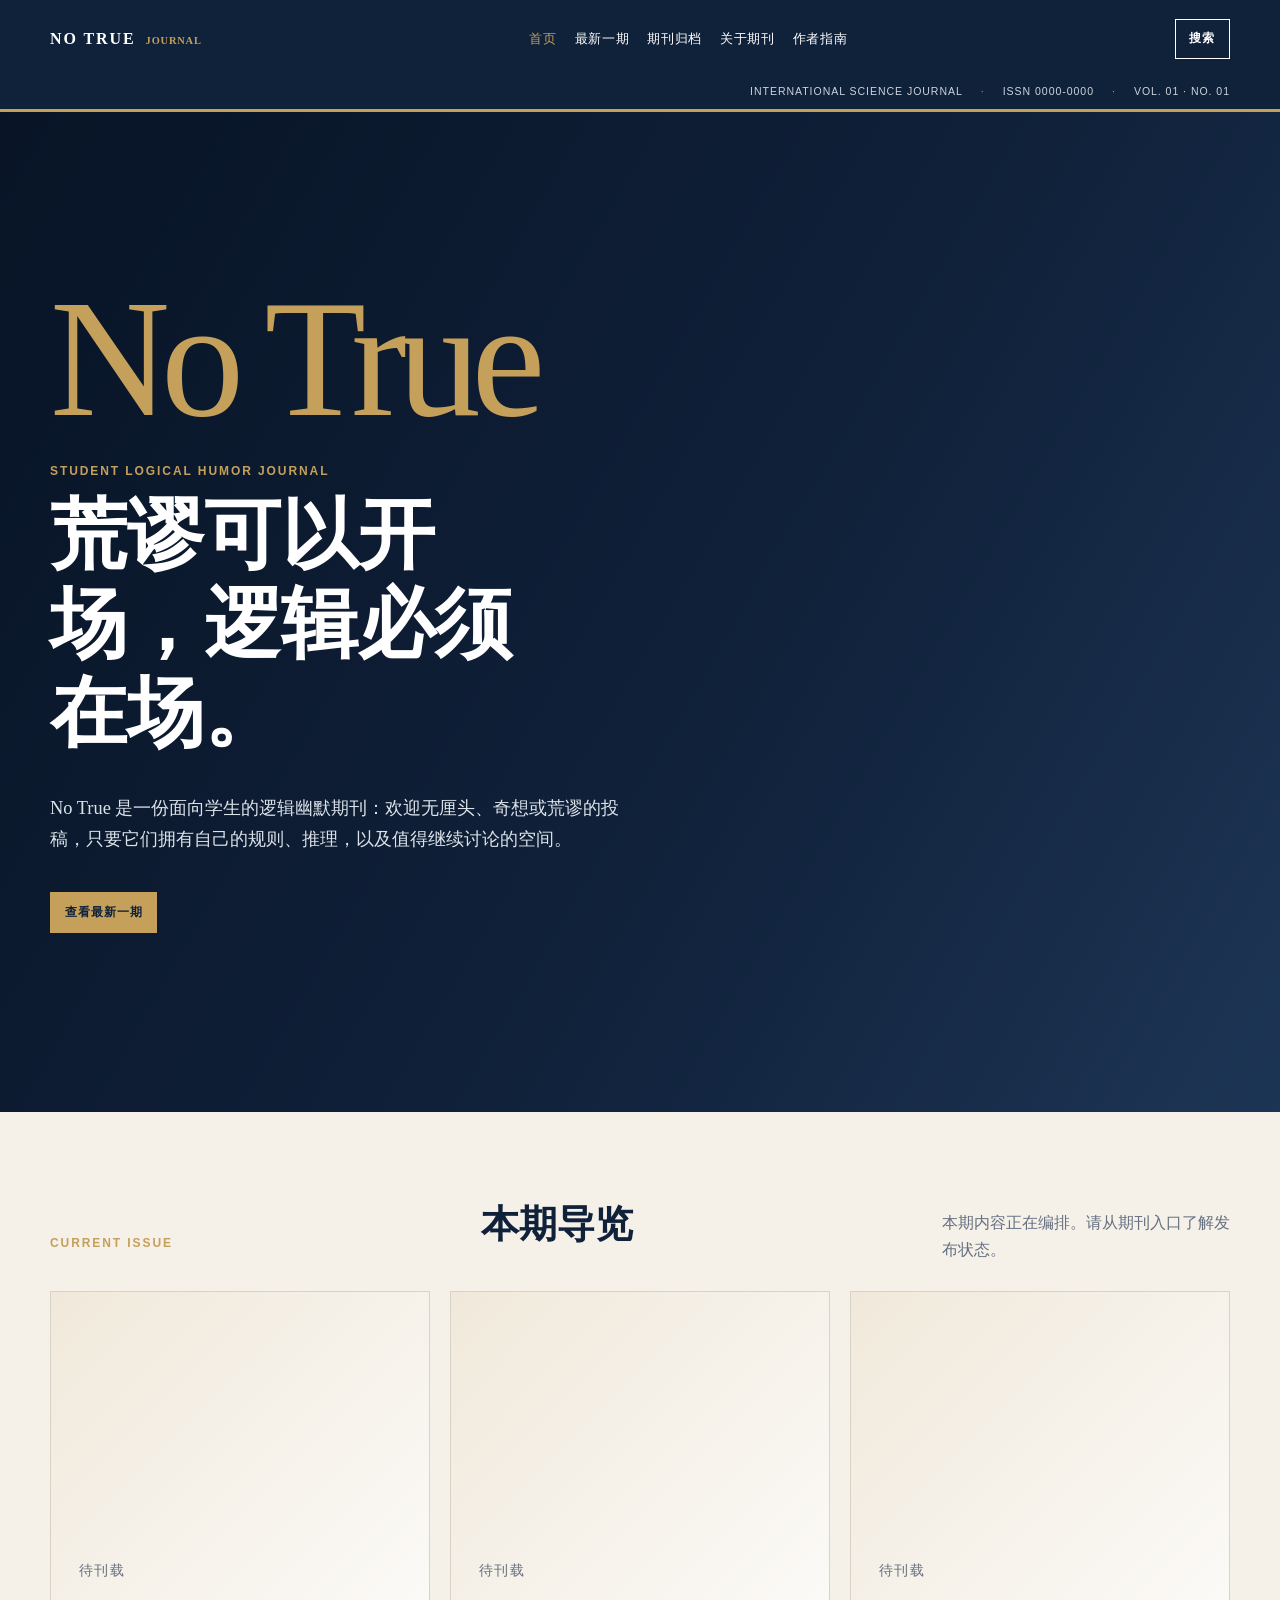
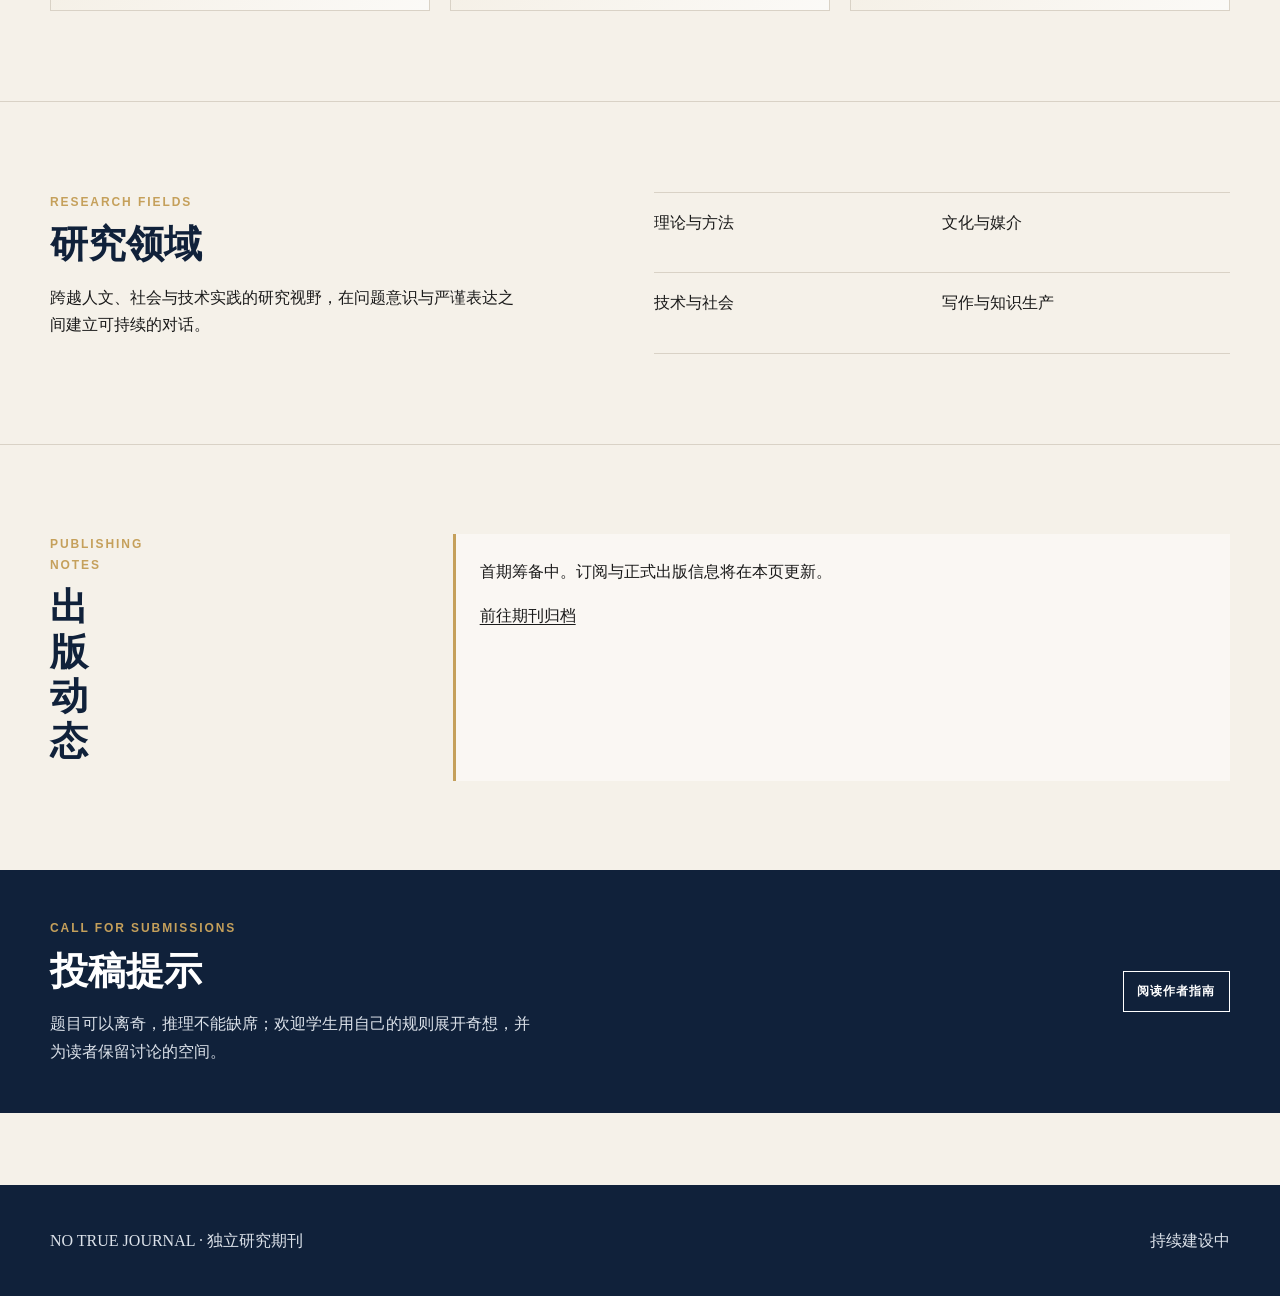
==== index.html @ e1524375 "修复一些已知问题" ====
<!doctype html>
<html lang="zh-CN">
<head>
  <meta charset="utf-8">
  <meta name="viewport" content="width=device-width, initial-scale=1">
  <meta name="description" content="No True 学生逻辑幽默期刊：让荒谬开场，也让推理与讨论在场。">
  <title>No True</title>
  <link rel="stylesheet" href="assets/css/styles.css">
</head>
<body>
  <header class="site-header">
    <div class="site-shell site-header__inner">
      <a class="site-brand" href="index.html" aria-label="No True 首页">NO TRUE <small>JOURNAL</small></a>
      <nav class="site-nav" id="site-navigation" aria-label="主导航">
        <a href="index.html" aria-current="page">首页</a>
        <a href="current-issue.html">最新一期</a>
        <a href="archive.html">期刊归档</a>
        <a href="about.html">关于期刊</a>
        <a href="authors.html">作者指南</a>
      </nav>
      <div class="header-actions">
        <button class="search-toggle" type="button" data-search-toggle aria-expanded="false" aria-controls="site-search">搜索</button>
        <button class="menu-toggle" type="button" data-menu-toggle aria-expanded="false" aria-controls="site-navigation">菜单</button>
      </div>
    </div>
    <div class="journal-meta site-shell" aria-label="期刊出版信息"><span>International Science Journal</span><span>ISSN 0000-0000</span><span>Vol. 01 · No. 01</span></div>
  </header>

  <div class="search-panel" id="site-search">
    <div class="site-shell">
      <form role="search">
        <label class="sr-only" for="site-search-input">站内搜索</label>
        <input id="site-search-input" type="search" placeholder="搜索将在内容上线后启用" autocomplete="off">
        <button class="button" type="submit">搜索</button>
      </form>
    </div>
  </div>

  <main>
    <section class="hero hero--dark">
      <div class="site-shell hero__inner">
        <p class="hero-masthead">No True</p>
        <p class="eyebrow">Student Logical Humor Journal</p>
        <h1>荒谬可以开场，逻辑必须在场。</h1>
        <p class="lede">No True 是一份面向学生的逻辑幽默期刊：欢迎无厘头、奇想或荒谬的投稿，只要它们拥有自己的规则、推理，以及值得继续讨论的空间。</p>
        <a class="button button--gold" href="current-issue.html">查看最新一期</a>
      </div>
    </section>

    <section class="homepage-section site-shell" aria-labelledby="issue-title">
      <div class="section-heading">
        <p class="eyebrow">Current Issue</p>
        <h2 id="issue-title">本期导览</h2>
        <p>本期内容正在编排。请从期刊入口了解发布状态。</p>
      </div>
      <div class="issue-preview-grid" aria-label="待刊载的论文区域">
        <div class="article-placeholder">待刊载</div>
        <div class="article-placeholder">待刊载</div>
        <div class="article-placeholder">待刊载</div>
      </div>
    </section>

    <section class="homepage-section homepage-section--rule">
      <div class="site-shell content-grid">
        <div class="field-intro">
          <p class="eyebrow">Research Fields</p>
          <h2>研究领域</h2>
          <p>跨越人文、社会与技术实践的研究视野，在问题意识与严谨表达之间建立可持续的对话。</p>
        </div>
        <ul class="field-list" aria-label="研究领域">
          <li>理论与方法</li>
          <li>文化与媒介</li>
          <li>技术与社会</li>
          <li>写作与知识生产</li>
        </ul>
      </div>
    </section>

    <section class="homepage-section site-shell content-grid" aria-labelledby="news-title">
      <div>
        <p class="eyebrow">Publishing Notes</p>
        <h2 id="news-title">出版动态</h2>
      </div>
      <div class="publication-note">
        <p>首期筹备中。订阅与正式出版信息将在本页更新。</p>
        <a href="archive.html">前往期刊归档</a>
      </div>
    </section>

    <section class="submission-call" aria-labelledby="submission-title">
      <div class="site-shell submission-call__inner">
        <div>
          <p class="eyebrow">Call for Submissions</p>
          <h2 id="submission-title">投稿提示</h2>
          <p>题目可以离奇，推理不能缺席；欢迎学生用自己的规则展开奇想，并为读者保留讨论的空间。</p>
        </div>
        <a class="button" href="authors.html">阅读作者指南</a>
      </div>
    </section>
  </main>

  <footer class="site-footer">
    <div class="site-shell site-footer__inner">
      <p>NO TRUE JOURNAL · 独立研究期刊</p>
      <p>持续建设中</p>
    </div>
  </footer>

  <button type="button" data-back-to-top aria-label="返回页面顶部">↑</button>
  <p class="local-notice" data-local-notice hidden aria-live="polite" role="status"></p>
  <script src="assets/js/main.js"></script>
</body>
</html>
---- assets/css/styles.css ----
:root {
  --navy: #10213a;
  --gold: #c5a05b;
  --paper: #f5f1e9;
  --ink: #1a1a1a;
  --muted: #667080;
  --rule: #d9d2c6;
  --content-width: 1180px;
}

* { box-sizing: border-box; }

html { scroll-behavior: smooth; }

body {
  margin: 0;
  min-width: 0;
  overflow-x: hidden;
  color: var(--ink);
  background: var(--paper);
  font-family: Georgia, "Times New Roman", "Noto Serif SC", serif;
  font-size: 16px;
  line-height: 1.7;
}

img, svg, video { display: block; max-width: 100%; }

a { color: inherit; text-decoration-thickness: 1px; text-underline-offset: 0.18em; }
a:hover { color: var(--gold); }

button, input, textarea, select { font: inherit; }
button { cursor: pointer; }

.site-shell, .page-container {
  width: min(100% - 40px, var(--content-width));
  margin-inline: auto;
}

.site-header {
  position: sticky;
  top: 0;
  z-index: 20;
  color: #fff;
  background: var(--navy);
  border-bottom: 3px solid var(--gold);
}

.site-header__inner {
  display: flex;
  align-items: center;
  justify-content: space-between;
  gap: 24px;
  min-height: 78px;
}

.header-actions { display: flex; align-items: center; gap: 8px; }

.site-brand {
  display: inline-flex;
  align-items: baseline;
  gap: 10px;
  color: #fff;
  font-family: Georgia, "Times New Roman", "Noto Serif SC", serif;
  font-weight: 800;
  letter-spacing: 0.12em;
  text-decoration: none;
  text-transform: uppercase;
}

.site-brand small { color: var(--gold); font-size: 0.65em; letter-spacing: 0.08em; }

.journal-meta {
  display: flex;
  justify-content: flex-end;
  gap: 18px;
  padding-block: 5px 8px;
  color: #cbd4df;
  font-family: Arial, "Microsoft YaHei", sans-serif;
  font-size: 0.66rem;
  letter-spacing: 0.09em;
  text-transform: uppercase;
}

.journal-meta span + span::before { content: "·"; margin-right: 18px; color: var(--gold); }

.site-nav { display: flex; align-items: center; gap: 18px; }
.site-nav a { color: #fff; font-family: Arial, "Microsoft YaHei", sans-serif; font-size: 0.84rem; letter-spacing: 0.05em; text-decoration: none; }
.site-nav a[aria-current="page"], .site-nav a:hover { color: var(--gold); }

.menu-toggle, .search-toggle, .button, [data-back-to-top] {
  border: 1px solid currentColor;
  border-radius: 0;
  padding: 0.55rem 0.85rem;
  color: var(--navy);
  background: transparent;
  font-family: Arial, "Microsoft YaHei", sans-serif;
  font-size: 0.78rem;
  font-weight: 700;
  letter-spacing: 0.08em;
  text-transform: uppercase;
}

.site-header .menu-toggle, .site-header .search-toggle { color: #fff; }
.button--gold, .button:hover, [data-back-to-top]:hover { color: var(--navy); background: var(--gold); border-color: var(--gold); }

.search-panel { display: none; border-bottom: 1px solid var(--rule); background: #fff; }
.search-panel.is-open { display: block; }
.search-panel form { display: flex; gap: 10px; padding-block: 18px; }
.search-panel input { flex: 1; min-width: 0; border: 1px solid var(--navy); padding: 0.65rem 0.8rem; }

main { padding-block: 56px 72px; }
.hero--dark {
  margin-top: -56px;
  padding-block: clamp(80px, 14vw, 180px);
  color: #fff;
  background: linear-gradient(120deg, #081426, var(--navy) 58%, #1d3555);
}
.hero--dark h1 { max-width: 14ch; color: #fff; }
.hero--dark .lede { color: #dce2ea; }
.hero--dark .button { display: inline-block; margin-top: 18px; text-decoration: none; }
.hero--dark .button--gold { border-color: var(--gold); }
.hero-masthead {
  margin: 0 0 0.2em;
  color: var(--gold);
  font-family: Georgia, "Times New Roman", "Noto Serif SC", serif;
  font-size: clamp(4.25rem, 13vw, 11rem);
  font-weight: 400;
  letter-spacing: -0.055em;
  line-height: 0.82;
}
.homepage-section { padding-block: clamp(48px, 7vw, 90px); }
.homepage-section--rule { border-block: 1px solid var(--rule); }
.section-heading { display: flex; align-items: end; justify-content: space-between; gap: 24px; margin-bottom: 28px; }
.section-heading > :last-child { max-width: 36ch; margin: 0; color: var(--muted); }
.issue-preview-grid { display: grid; grid-template-columns: repeat(3, minmax(0, 1fr)); gap: 20px; }
.issue-preview-grid .article-placeholder { display: grid; place-items: end start; min-height: 320px; color: var(--muted); font-family: Arial, "Microsoft YaHei", sans-serif; font-size: 0.86rem; letter-spacing: 0.1em; }
.field-intro { grid-column: span 5; }
.field-list { grid-column: 7 / span 6; display: grid; grid-template-columns: repeat(2, minmax(0, 1fr)); gap: 0; padding: 0; margin: 0; list-style: none; border-top: 1px solid var(--rule); }
.field-list li { padding: 16px 0; border-bottom: 1px solid var(--rule); font-family: Arial, "Microsoft YaHei", sans-serif; }
.field-list li:nth-child(odd) { padding-right: 18px; }
.publication-note { grid-column: 5 / span 8; padding: 24px; border-left: 3px solid var(--gold); background: rgba(255, 255, 255, 0.42); }
.publication-note p { margin-top: 0; }
.submission-call { padding-block: 48px; color: #fff; background: var(--navy); }
.submission-call__inner { display: flex; align-items: center; justify-content: space-between; gap: 36px; }
.submission-call h2 { color: #fff; }
.submission-call p:not(.eyebrow) { max-width: 60ch; margin-bottom: 0; color: #dce2ea; }
.submission-call .button { flex: 0 0 auto; color: #fff; text-decoration: none; }
.eyebrow { margin: 0 0 10px; color: var(--gold); font-family: Arial, "Microsoft YaHei", sans-serif; font-size: 0.75rem; font-weight: 700; letter-spacing: 0.16em; text-transform: uppercase; }
h1, h2, h3 { margin: 0 0 0.45em; color: var(--navy); line-height: 1.16; }
h1 { font-size: clamp(2.2rem, 6vw, 4.8rem); }
h2 { font-size: clamp(1.55rem, 3vw, 2.5rem); }
h3 { font-size: 1.2rem; }
.lede { max-width: 62ch; font-size: 1.15rem; }

.content-grid { display: grid; grid-template-columns: repeat(12, minmax(0, 1fr)); gap: 28px; }
.content-grid > * { min-width: 0; }
.content-grid > .card { grid-column: span 3; }
.article-placeholder {
  min-height: 260px;
  padding: 28px;
  border: 1px solid var(--rule);
  background: linear-gradient(135deg, rgba(197, 160, 91, 0.1), rgba(255, 255, 255, 0.65));
}
.article-placeholder::before { content: none; }

.card { padding: 24px; border: 1px solid var(--rule); background: rgba(255, 255, 255, 0.42); }
.issue-meta { color: var(--muted); font-family: Arial, "Microsoft YaHei", sans-serif; font-size: 0.82rem; }

.archive-filter { display: flex; flex-wrap: wrap; gap: 10px; }
[data-archive-filter] { border: 1px solid var(--navy); padding: 0.5rem 0.75rem; color: var(--navy); background: transparent; }
[data-archive-filter].is-active, [data-archive-filter]:hover { color: #fff; background: var(--navy); }

.site-footer { padding-block: 42px; color: #fff; background: var(--navy); }
.site-footer__inner { display: flex; justify-content: space-between; gap: 24px; }
.site-footer p { margin: 0; color: #dce2ea; }

[data-back-to-top] { position: fixed; right: 20px; bottom: 20px; z-index: 15; display: none; background: var(--paper); box-shadow: 0 4px 18px rgba(16, 33, 58, 0.18); }
[data-back-to-top].is-visible { display: block; }

.local-notice {
  position: fixed;
  left: 50%;
  bottom: 22px;
  z-index: 30;
  width: min(calc(100% - 40px), 560px);
  margin: 0;
  padding: 13px 18px;
  transform: translateX(-50%);
  border-left: 3px solid var(--gold);
  color: #fff;
  background: var(--navy);
  box-shadow: 0 8px 28px rgba(8, 20, 38, 0.28);
  font-family: Arial, "Microsoft YaHei", sans-serif;
  font-size: 0.88rem;
}

.sr-only { position: absolute; width: 1px; height: 1px; padding: 0; margin: -1px; overflow: hidden; clip: rect(0, 0, 0, 0); white-space: nowrap; border: 0; }

@media (max-width: 768px) {
  .site-shell, .page-container { width: min(100% - 28px, var(--content-width)); }
  .site-header__inner { min-height: 64px; gap: 12px; }
  .journal-meta { justify-content: flex-start; gap: 8px; padding-block: 2px 7px; font-size: 0.56rem; letter-spacing: 0.04em; }
  .journal-meta span + span::before { margin-right: 8px; }
  .site-nav { display: none; position: absolute; inset: 100% 0 auto; flex-direction: column; align-items: stretch; gap: 0; padding: 12px 14px 18px; background: var(--navy); border-bottom: 2px solid var(--gold); }
  .site-nav.is-open { display: flex; }
  .site-nav a { padding: 10px 0; }
  .content-grid { grid-template-columns: 1fr; gap: 20px; }
  .content-grid > .card { grid-column: auto; }
  .site-footer__inner { flex-direction: column; }
  .search-panel form { flex-direction: column; }
  main { padding-block: 36px 56px; }
  .hero--dark { margin-top: -36px; }
  .hero-masthead { font-size: clamp(4rem, 25vw, 6rem); }
  .section-heading, .submission-call__inner { align-items: flex-start; flex-direction: column; }
  .issue-preview-grid, .field-list { grid-template-columns: 1fr; }
  .field-intro, .field-list, .publication-note { grid-column: 1; }
}

@media (min-width: 769px) and (max-width: 1080px) {
  .content-grid > .card { grid-column: span 6; }
}

@media (min-width: 769px) { .menu-toggle { display: none; } }
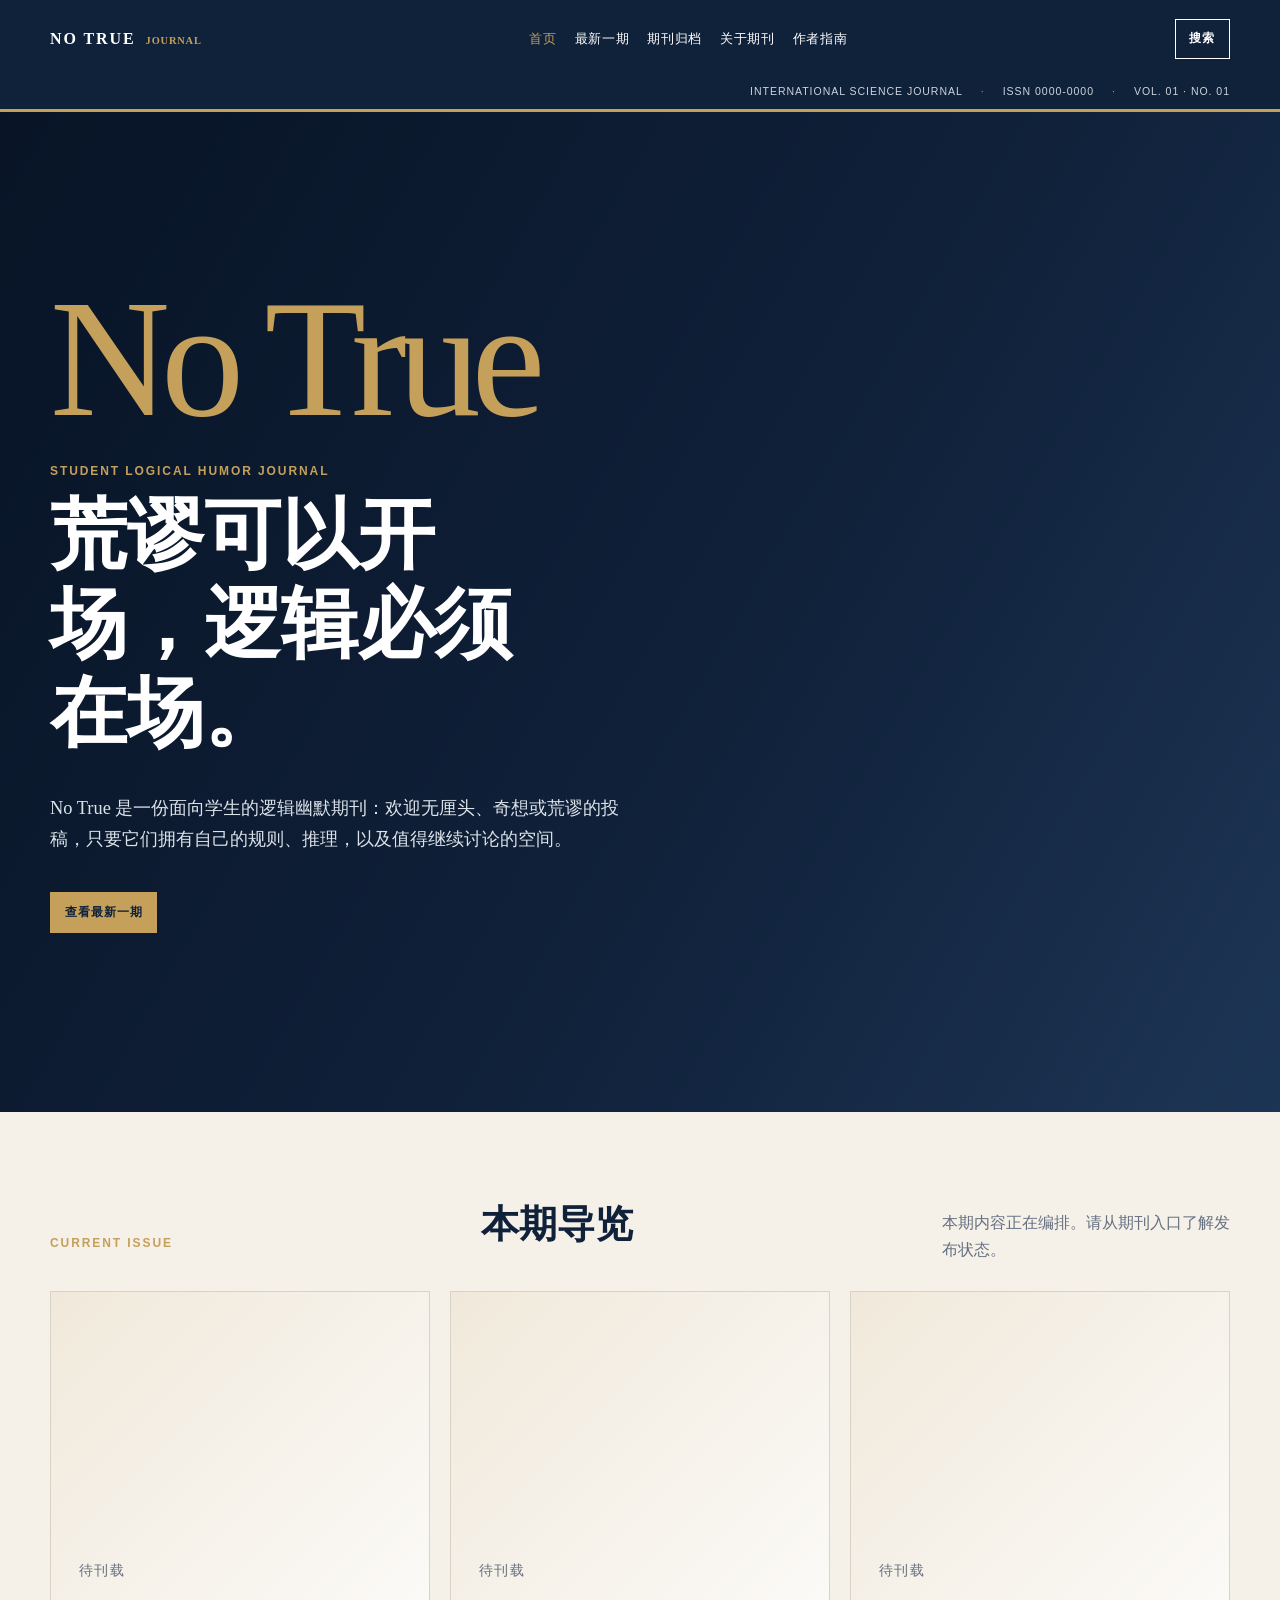
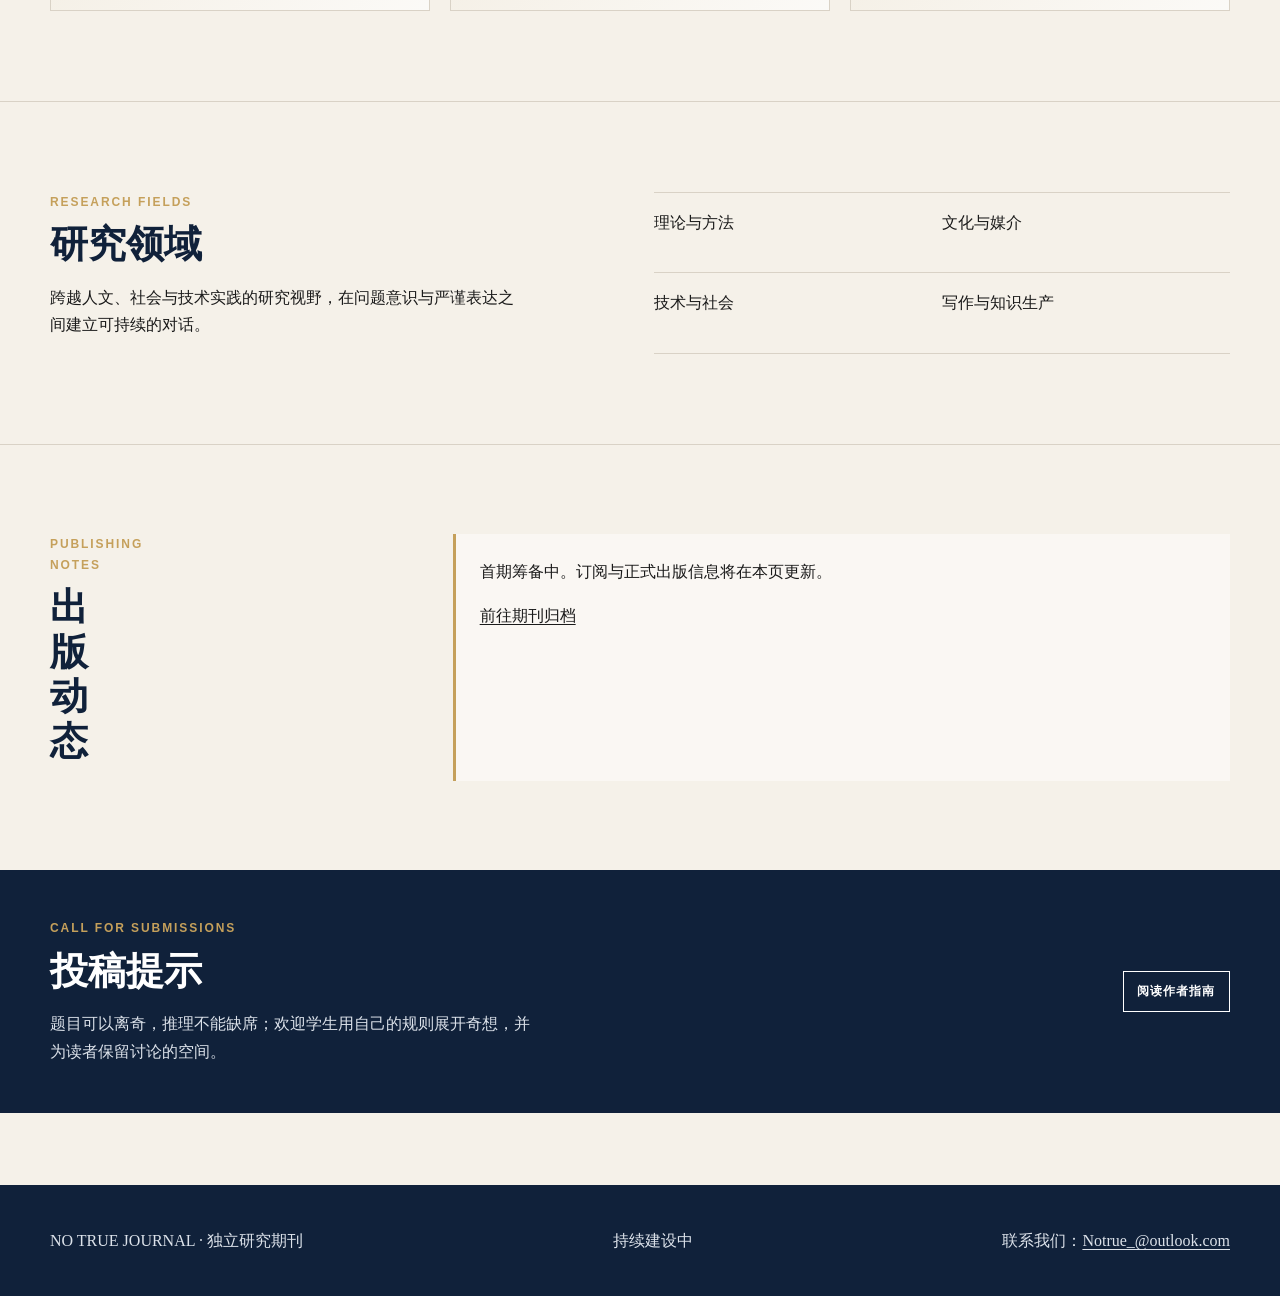
==== commit 70dfcc39: "修复一些已知问题" ====
--- a/index.html
+++ b/index.html
@@ -103,6 +103,7 @@
     <div class="site-shell site-footer__inner">
       <p>NO TRUE JOURNAL · 独立研究期刊</p>
       <p>持续建设中</p>
+      <p>联系我们：<a href="mailto:Notrue_@outlook.com">Notrue_@outlook.com</a></p>
     </div>
   </footer>
 
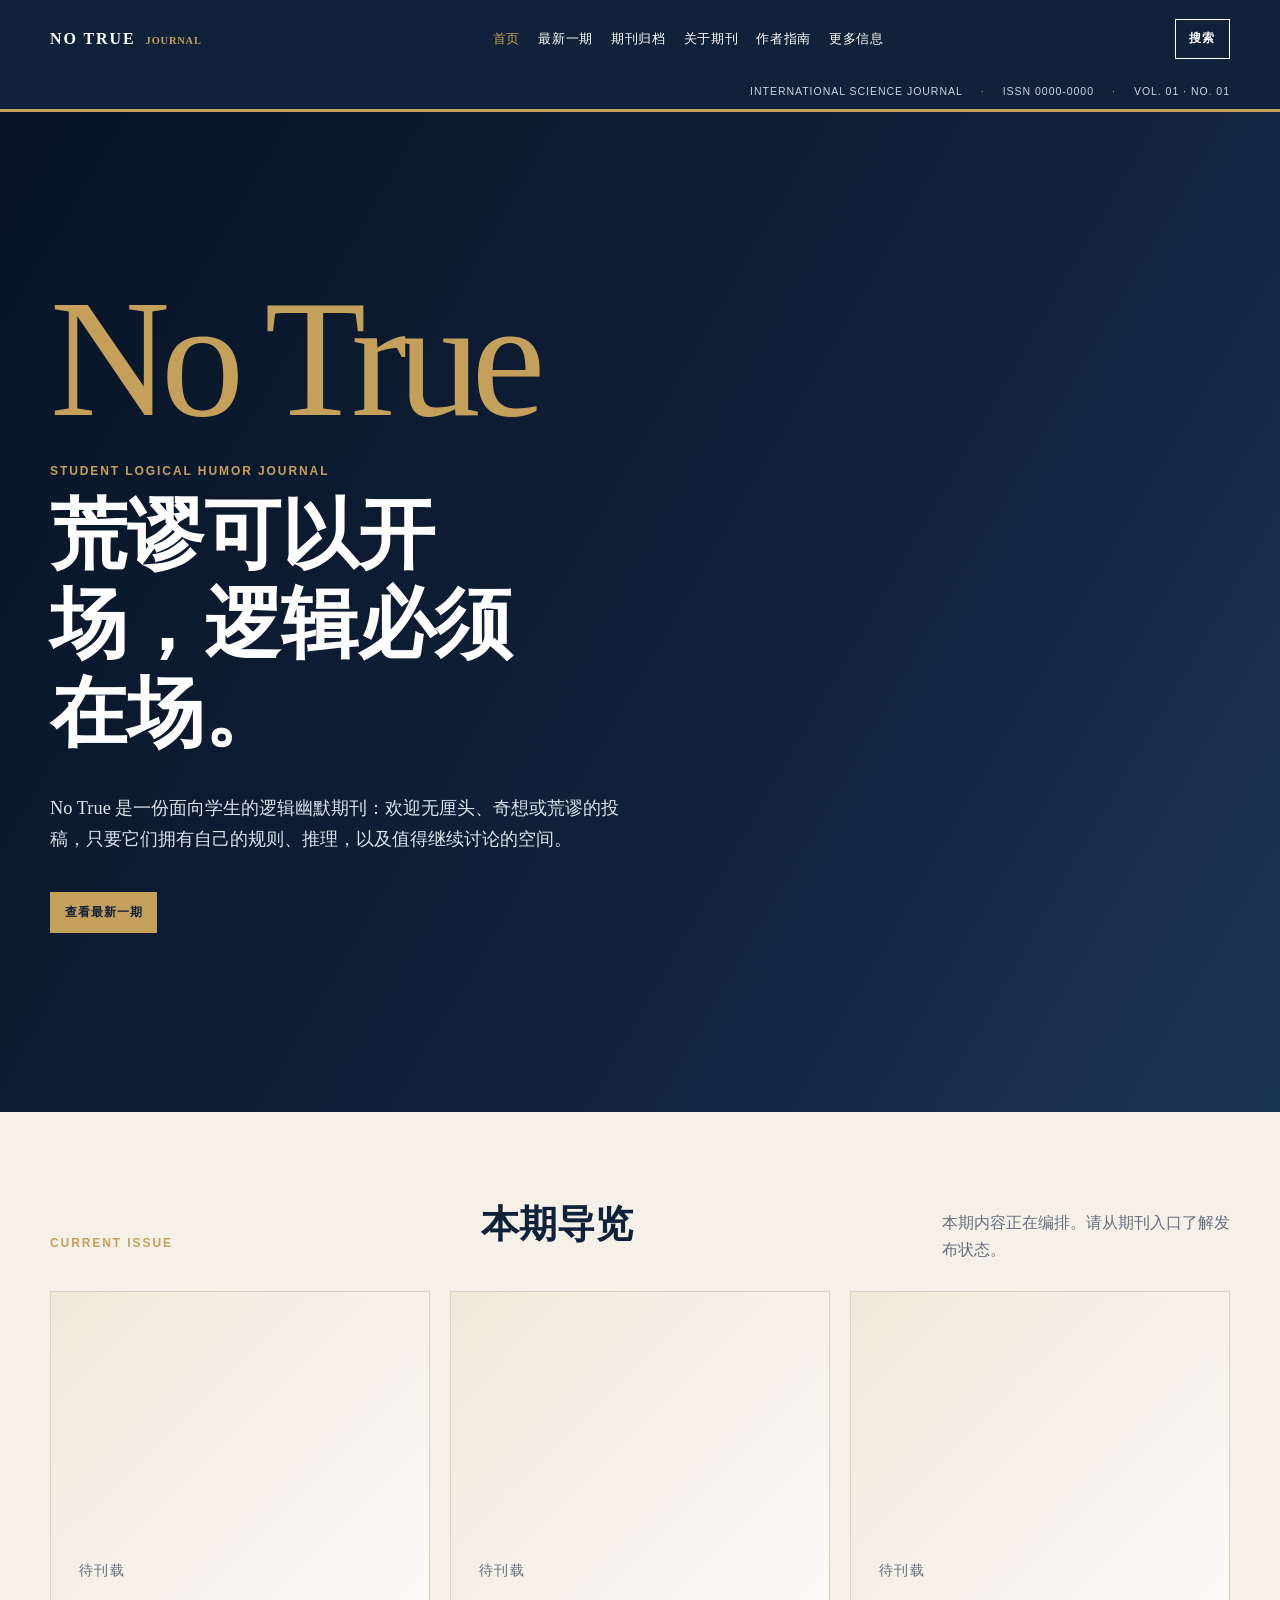
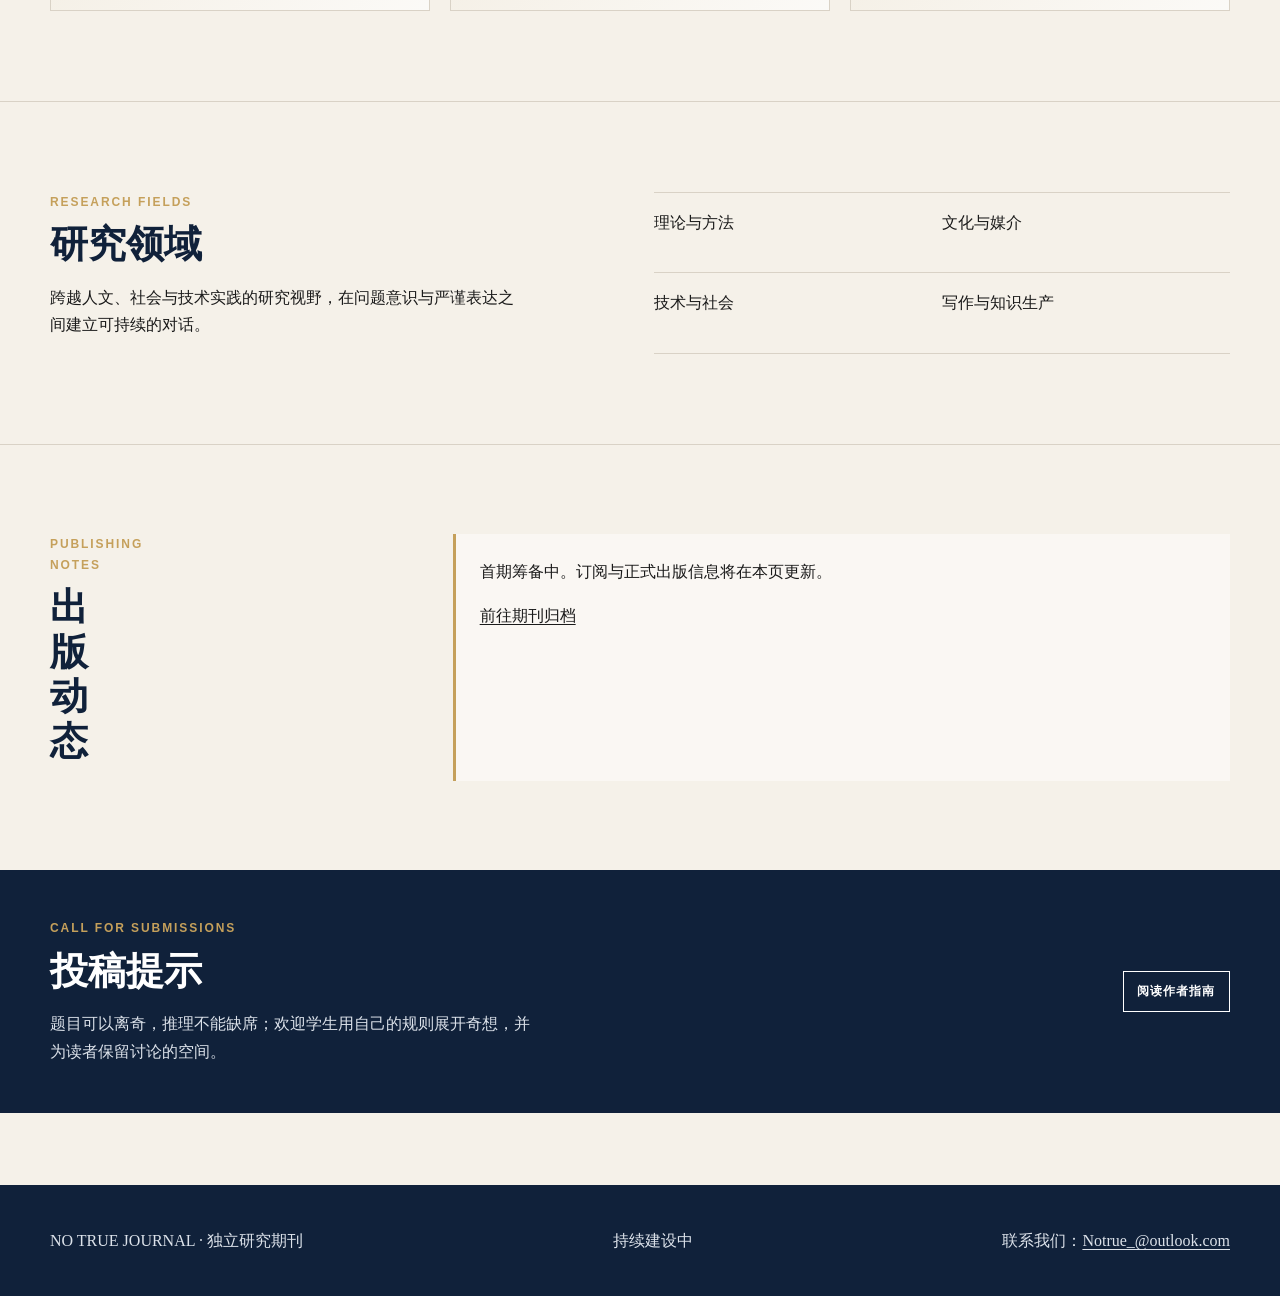
==== commit 4d7074d8: "修复一些已知问题" ====
--- a/index.html
+++ b/index.html
@@ -17,6 +17,7 @@
         <a href="archive.html">期刊归档</a>
         <a href="about.html">关于期刊</a>
         <a href="authors.html">作者指南</a>
+        <a href="more-info.html">更多信息</a>
       </nav>
       <div class="header-actions">
         <button class="search-toggle" type="button" data-search-toggle aria-expanded="false" aria-controls="site-search">搜索</button>
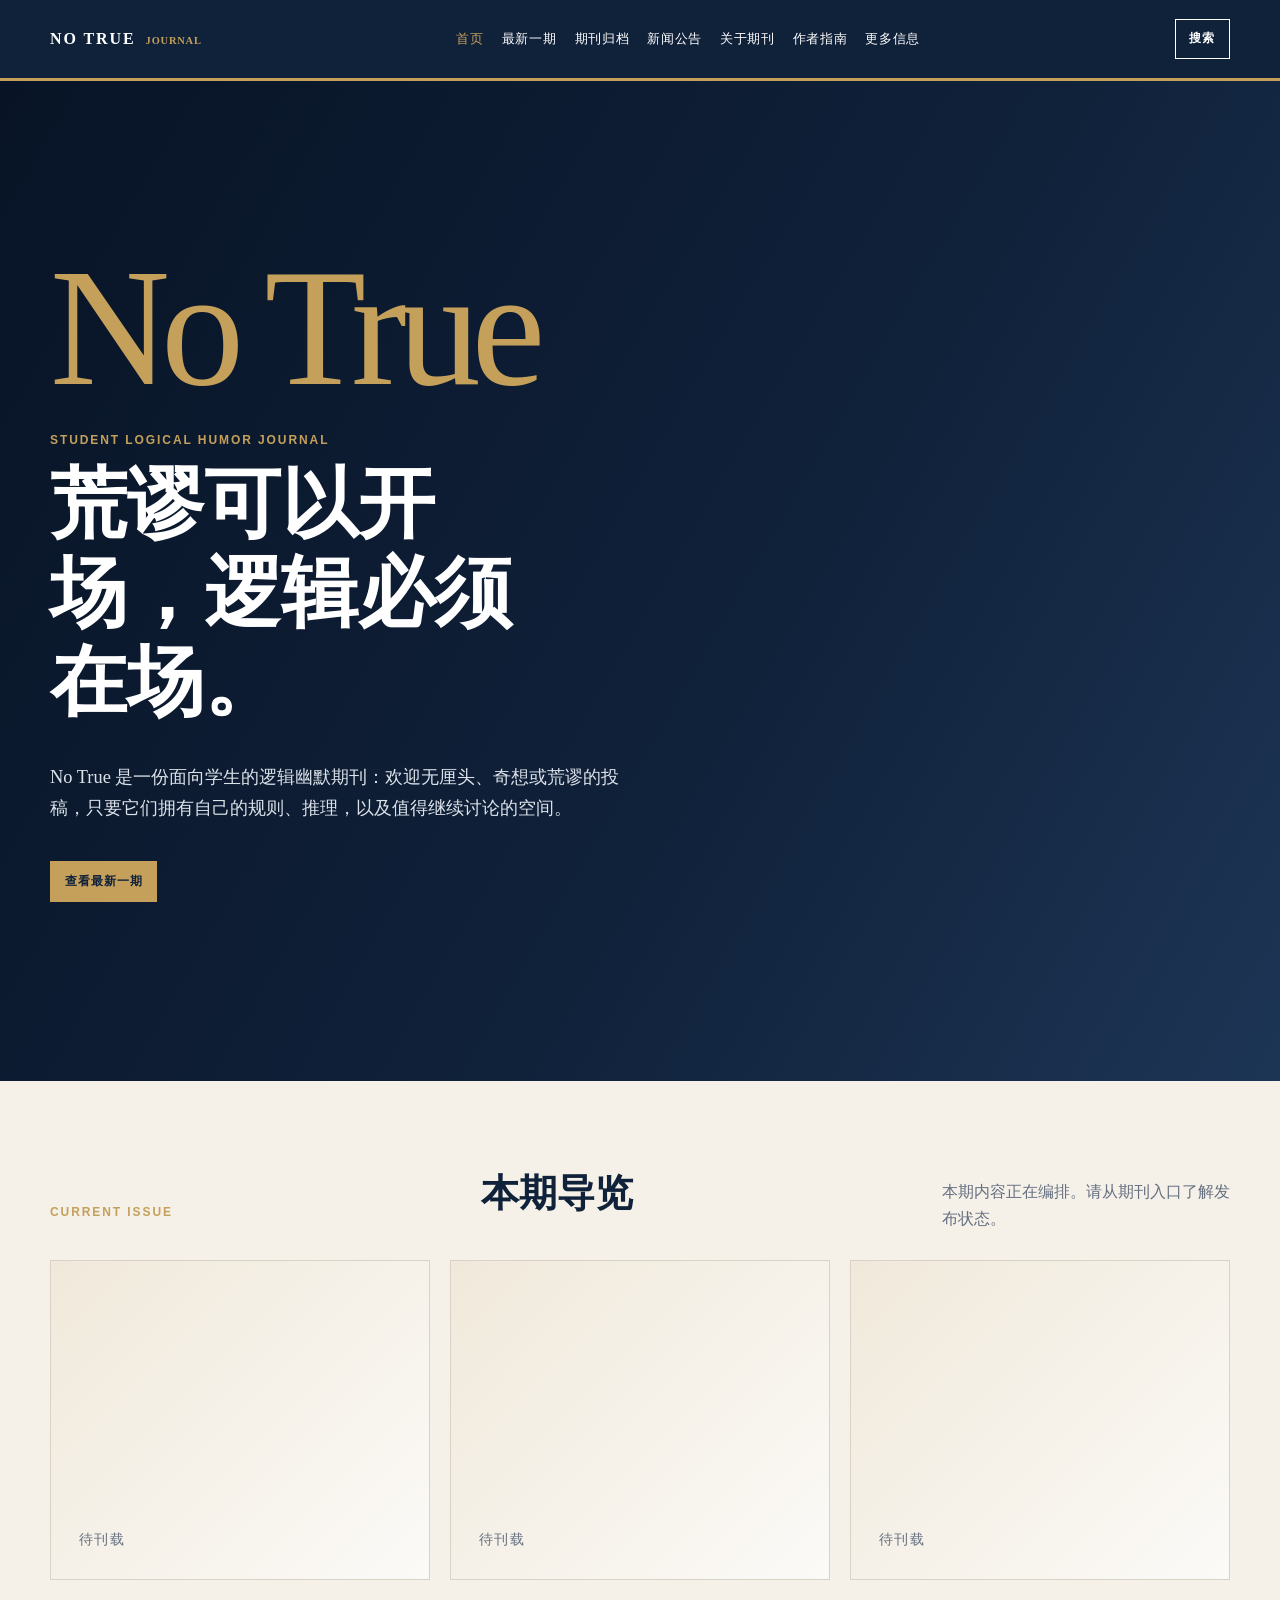
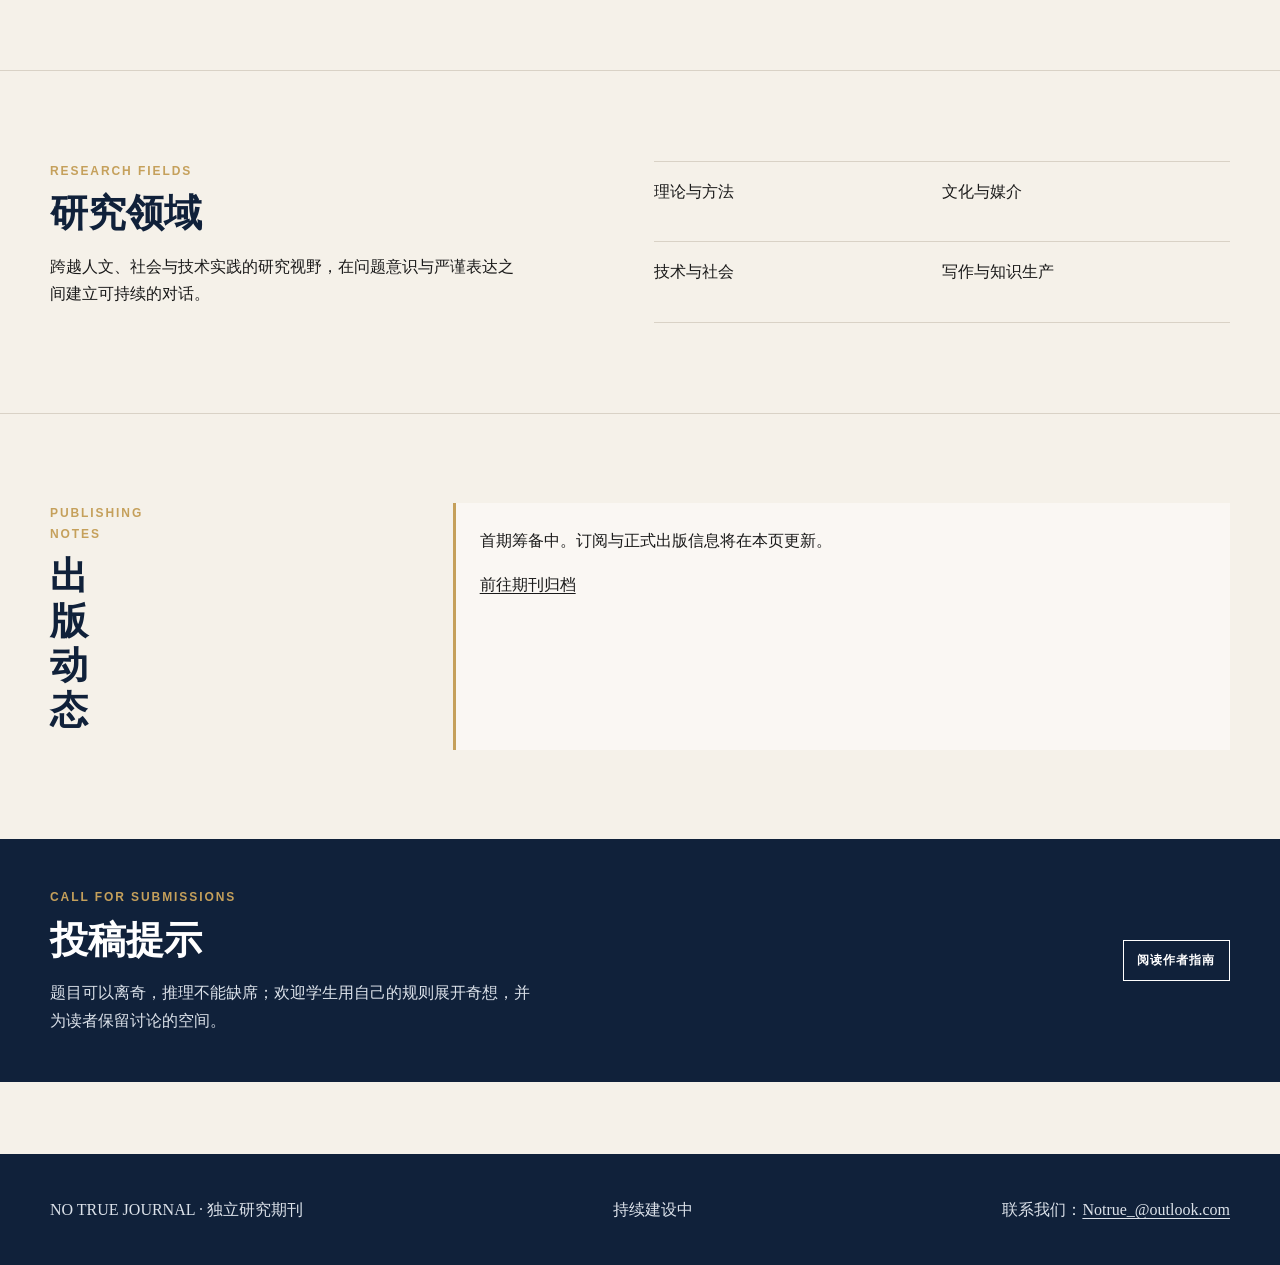
==== commit 23cab975: "修复一些已知问题" ====
--- a/index.html
+++ b/index.html
@@ -15,6 +15,7 @@
         <a href="index.html" aria-current="page">首页</a>
         <a href="current-issue.html">最新一期</a>
         <a href="archive.html">期刊归档</a>
+        <a href="news.html">新闻公告</a>
         <a href="about.html">关于期刊</a>
         <a href="authors.html">作者指南</a>
         <a href="more-info.html">更多信息</a>
@@ -24,7 +25,6 @@
         <button class="menu-toggle" type="button" data-menu-toggle aria-expanded="false" aria-controls="site-navigation">菜单</button>
       </div>
     </div>
-    <div class="journal-meta site-shell" aria-label="期刊出版信息"><span>International Science Journal</span><span>ISSN 0000-0000</span><span>Vol. 01 · No. 01</span></div>
   </header>
 
   <div class="search-panel" id="site-search">
--- a/assets/css/styles.css
+++ b/assets/css/styles.css
@@ -106,7 +106,15 @@
 .search-panel { display: none; border-bottom: 1px solid var(--rule); background: #fff; }
 .search-panel.is-open { display: block; }
 .search-panel form { display: flex; gap: 10px; padding-block: 18px; }
-.search-panel input { flex: 1; min-width: 0; border: 1px solid var(--navy); padding: 0.65rem 0.8rem; }
+.search-panel input, .search-category { min-width: 0; border: 1px solid var(--navy); padding: 0.65rem 0.8rem; color: var(--ink); background: #fff; }
+.search-panel input { flex: 1; }
+.search-category { flex: 0 0 130px; font-family: Arial, "Microsoft YaHei", sans-serif; }
+.search-results { padding: 0 0 18px; }
+.search-result { display: grid; grid-template-columns: auto 1fr; gap: 12px; padding: 14px 0; border-top: 1px solid var(--rule); text-decoration: none; }
+.search-result__type { align-self: start; padding: 2px 7px; color: var(--navy); background: rgba(197, 160, 91, 0.24); font-family: Arial, "Microsoft YaHei", sans-serif; font-size: 0.72rem; font-weight: 700; }
+.search-result strong, .search-result small { display: block; }
+.search-result small { margin-top: 3px; color: var(--muted); }
+.search-empty { margin: 0; padding: 14px 0; border-top: 1px solid var(--rule); color: var(--muted); }
 
 main { padding-block: 56px 72px; }
 .hero--dark {
@@ -152,6 +160,17 @@
 h3 { font-size: 1.2rem; }
 .lede { max-width: 62ch; font-size: 1.15rem; }
 
+.page-heading { padding-block: 8px 44px; border-bottom: 1px solid var(--rule); }
+.news-page { padding-block: 72px; }
+.news-list { max-width: 820px; }
+.news-card { padding: 28px 0; border-bottom: 1px solid var(--rule); }
+.news-card h2 { font-size: clamp(1.45rem, 3vw, 2.2rem); }
+.news-card h2 a, .text-link { text-decoration: none; }
+.news-card p:not(.issue-meta) { max-width: 58ch; }
+.news-article { max-width: 780px; }
+.news-article h1 { max-width: 16ch; }
+.news-article__body { margin-top: 36px; padding-top: 24px; border-top: 3px solid var(--gold); font-size: 1.12rem; }
+
 .content-grid { display: grid; grid-template-columns: repeat(12, minmax(0, 1fr)); gap: 28px; }
 .content-grid > * { min-width: 0; }
 .content-grid > .card { grid-column: span 3; }
@@ -208,6 +227,7 @@
   .content-grid > .card { grid-column: auto; }
   .site-footer__inner { flex-direction: column; }
   .search-panel form { flex-direction: column; }
+  .search-category { flex-basis: auto; }
   main { padding-block: 36px 56px; }
   .hero--dark { margin-top: -36px; }
   .hero-masthead { font-size: clamp(4rem, 25vw, 6rem); }
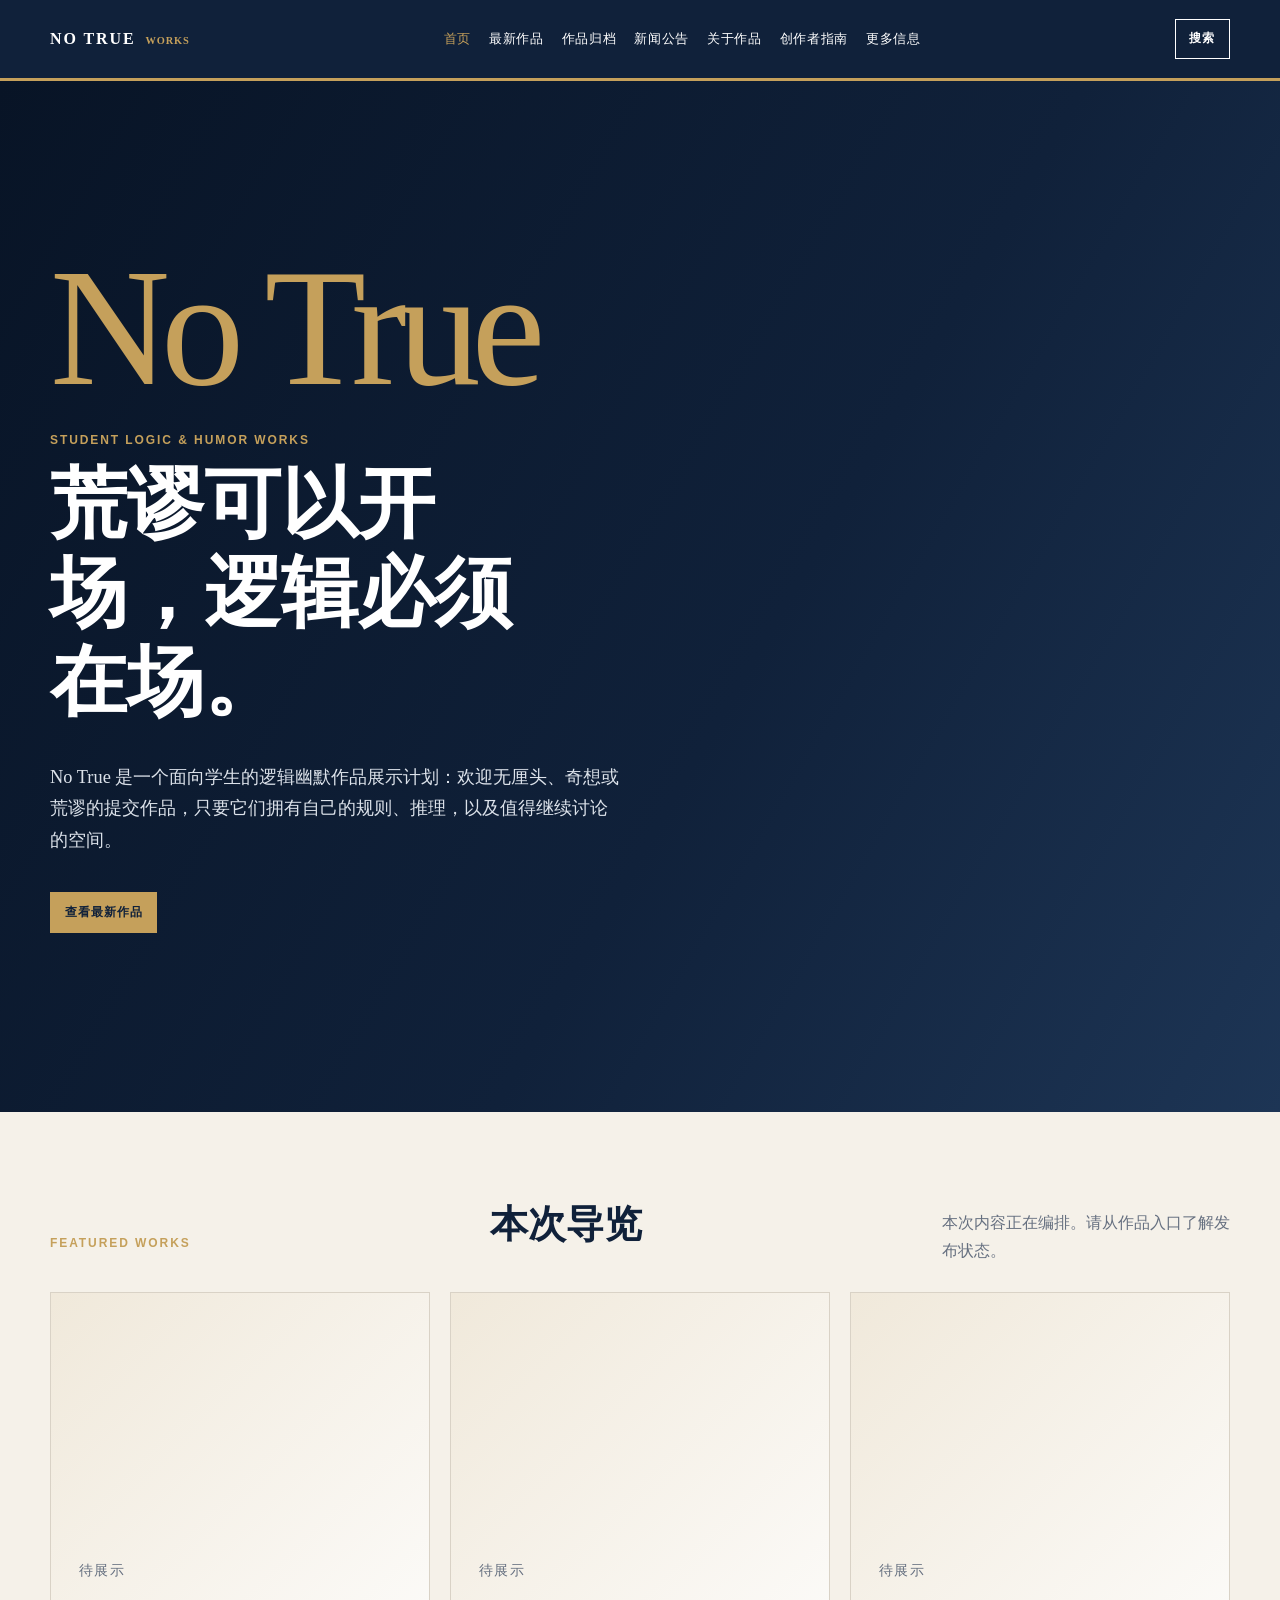
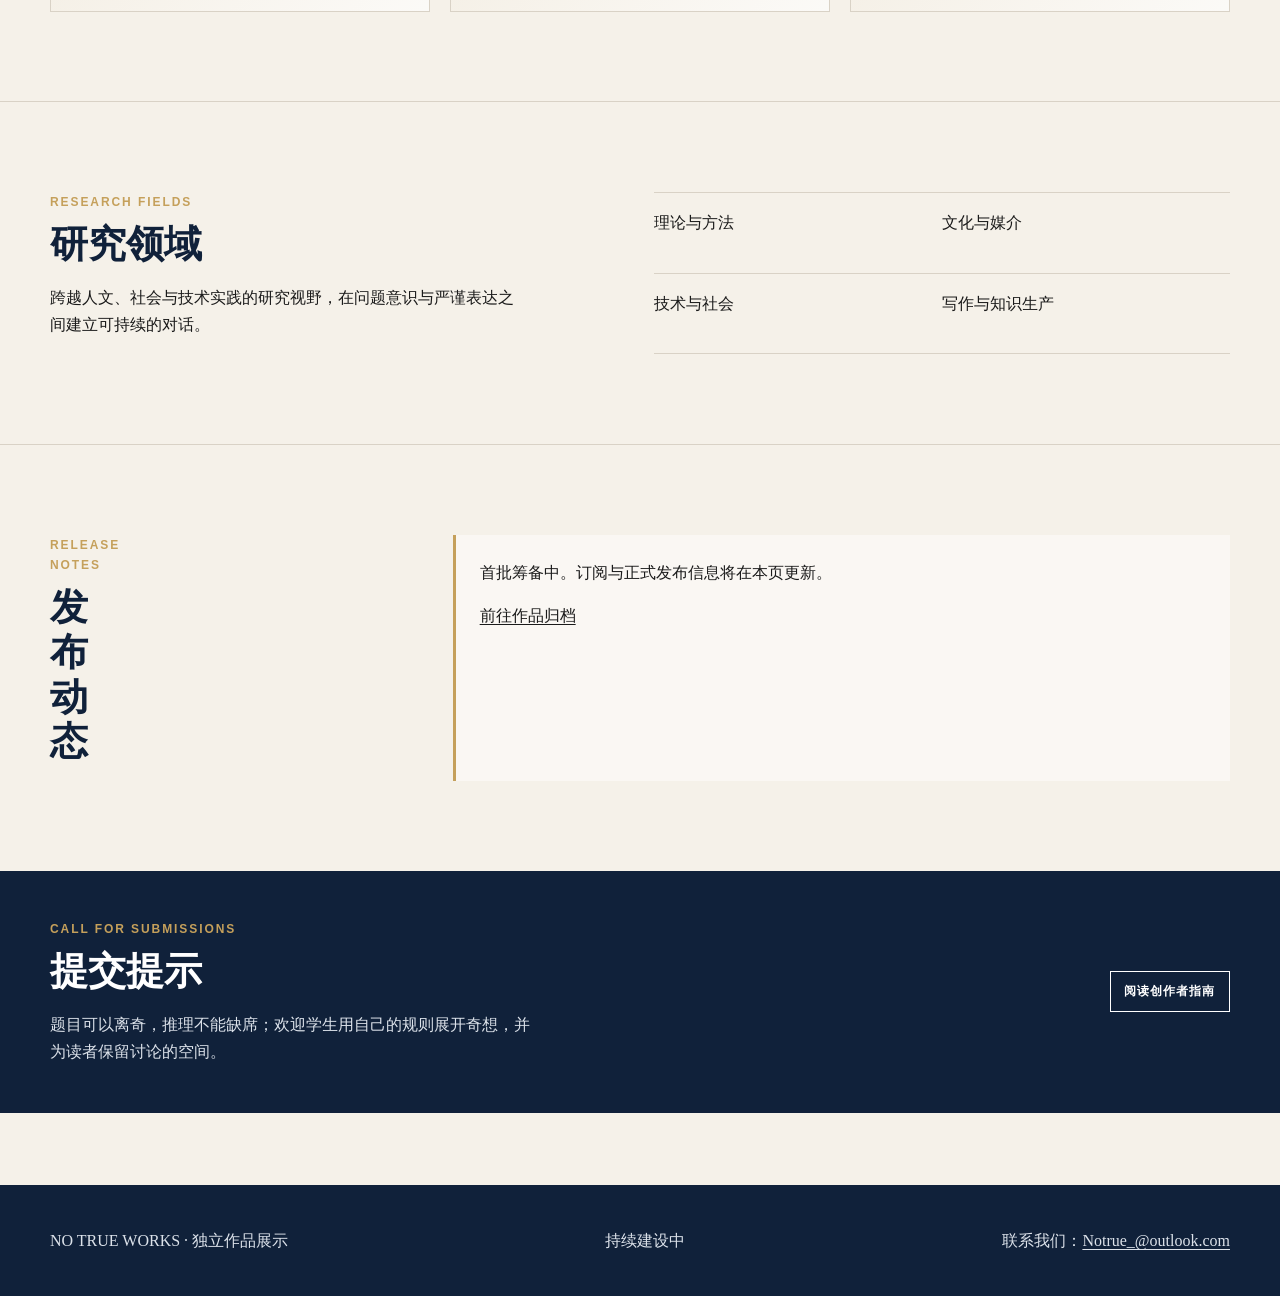
==== commit b1a155e8: "修复一些已知问题" ====
--- a/index.html
+++ b/index.html
@@ -3,21 +3,21 @@
 <head>
   <meta charset="utf-8">
   <meta name="viewport" content="width=device-width, initial-scale=1">
-  <meta name="description" content="No True 学生逻辑幽默期刊：让荒谬开场，也让推理与讨论在场。">
+  <meta name="description" content="No True 学生逻辑幽默作品：让荒谬开场，也让推理与讨论在场。">
   <title>No True</title>
   <link rel="stylesheet" href="assets/css/styles.css">
 </head>
 <body>
   <header class="site-header">
     <div class="site-shell site-header__inner">
-      <a class="site-brand" href="index.html" aria-label="No True 首页">NO TRUE <small>JOURNAL</small></a>
+      <a class="site-brand" href="index.html" aria-label="No True 首页">NO TRUE <small>WORKS</small></a>
       <nav class="site-nav" id="site-navigation" aria-label="主导航">
         <a href="index.html" aria-current="page">首页</a>
-        <a href="current-issue.html">最新一期</a>
-        <a href="archive.html">期刊归档</a>
+        <a href="current-issue.html">最新作品</a>
+        <a href="archive.html">作品归档</a>
         <a href="news.html">新闻公告</a>
-        <a href="about.html">关于期刊</a>
-        <a href="authors.html">作者指南</a>
+        <a href="about.html">关于作品</a>
+        <a href="authors.html">创作者指南</a>
         <a href="more-info.html">更多信息</a>
       </nav>
       <div class="header-actions">
@@ -41,23 +41,23 @@
     <section class="hero hero--dark">
       <div class="site-shell hero__inner">
         <p class="hero-masthead">No True</p>
-        <p class="eyebrow">Student Logical Humor Journal</p>
+        <p class="eyebrow">Student Logic &amp; Humor Works</p>
         <h1>荒谬可以开场，逻辑必须在场。</h1>
-        <p class="lede">No True 是一份面向学生的逻辑幽默期刊：欢迎无厘头、奇想或荒谬的投稿，只要它们拥有自己的规则、推理，以及值得继续讨论的空间。</p>
-        <a class="button button--gold" href="current-issue.html">查看最新一期</a>
+        <p class="lede">No True 是一个面向学生的逻辑幽默作品展示计划：欢迎无厘头、奇想或荒谬的提交作品，只要它们拥有自己的规则、推理，以及值得继续讨论的空间。</p>
+        <a class="button button--gold" href="current-issue.html">查看最新作品</a>
       </div>
     </section>
 
     <section class="homepage-section site-shell" aria-labelledby="issue-title">
       <div class="section-heading">
-        <p class="eyebrow">Current Issue</p>
-        <h2 id="issue-title">本期导览</h2>
-        <p>本期内容正在编排。请从期刊入口了解发布状态。</p>
+        <p class="eyebrow">Featured Works</p>
+        <h2 id="issue-title">本次导览</h2>
+        <p>本次内容正在编排。请从作品入口了解发布状态。</p>
       </div>
-      <div class="issue-preview-grid" aria-label="待刊载的论文区域">
-        <div class="article-placeholder">待刊载</div>
-        <div class="article-placeholder">待刊载</div>
-        <div class="article-placeholder">待刊载</div>
+      <div class="issue-preview-grid" aria-label="待展示的论文区域">
+        <div class="article-placeholder">待展示</div>
+        <div class="article-placeholder">待展示</div>
+        <div class="article-placeholder">待展示</div>
       </div>
     </section>
 
@@ -79,12 +79,12 @@
 
     <section class="homepage-section site-shell content-grid" aria-labelledby="news-title">
       <div>
-        <p class="eyebrow">Publishing Notes</p>
-        <h2 id="news-title">出版动态</h2>
+        <p class="eyebrow">Release Notes</p>
+        <h2 id="news-title">发布动态</h2>
       </div>
-      <div class="publication-note">
-        <p>首期筹备中。订阅与正式出版信息将在本页更新。</p>
-        <a href="archive.html">前往期刊归档</a>
+      <div class="release-note">
+        <p>首批筹备中。订阅与正式发布信息将在本页更新。</p>
+        <a href="archive.html">前往作品归档</a>
       </div>
     </section>
 
@@ -92,17 +92,17 @@
       <div class="site-shell submission-call__inner">
         <div>
           <p class="eyebrow">Call for Submissions</p>
-          <h2 id="submission-title">投稿提示</h2>
+          <h2 id="submission-title">提交提示</h2>
           <p>题目可以离奇，推理不能缺席；欢迎学生用自己的规则展开奇想，并为读者保留讨论的空间。</p>
         </div>
-        <a class="button" href="authors.html">阅读作者指南</a>
+        <a class="button" href="authors.html">阅读创作者指南</a>
       </div>
     </section>
   </main>
 
   <footer class="site-footer">
     <div class="site-shell site-footer__inner">
-      <p>NO TRUE JOURNAL · 独立研究期刊</p>
+      <p>NO TRUE WORKS · 独立作品展示</p>
       <p>持续建设中</p>
       <p>联系我们：<a href="mailto:Notrue_@outlook.com">Notrue_@outlook.com</a></p>
     </div>
--- a/assets/css/styles.css
+++ b/assets/css/styles.css
@@ -146,8 +146,8 @@
 .field-list { grid-column: 7 / span 6; display: grid; grid-template-columns: repeat(2, minmax(0, 1fr)); gap: 0; padding: 0; margin: 0; list-style: none; border-top: 1px solid var(--rule); }
 .field-list li { padding: 16px 0; border-bottom: 1px solid var(--rule); font-family: Arial, "Microsoft YaHei", sans-serif; }
 .field-list li:nth-child(odd) { padding-right: 18px; }
-.publication-note { grid-column: 5 / span 8; padding: 24px; border-left: 3px solid var(--gold); background: rgba(255, 255, 255, 0.42); }
-.publication-note p { margin-top: 0; }
+.release-note { grid-column: 5 / span 8; padding: 24px; border-left: 3px solid var(--gold); background: rgba(255, 255, 255, 0.42); }
+.release-note p { margin-top: 0; }
 .submission-call { padding-block: 48px; color: #fff; background: var(--navy); }
 .submission-call__inner { display: flex; align-items: center; justify-content: space-between; gap: 36px; }
 .submission-call h2 { color: #fff; }
@@ -233,7 +233,7 @@
   .hero-masthead { font-size: clamp(4rem, 25vw, 6rem); }
   .section-heading, .submission-call__inner { align-items: flex-start; flex-direction: column; }
   .issue-preview-grid, .field-list { grid-template-columns: 1fr; }
-  .field-intro, .field-list, .publication-note { grid-column: 1; }
+  .field-intro, .field-list, .release-note { grid-column: 1; }
 }
 
 @media (min-width: 769px) and (max-width: 1080px) {
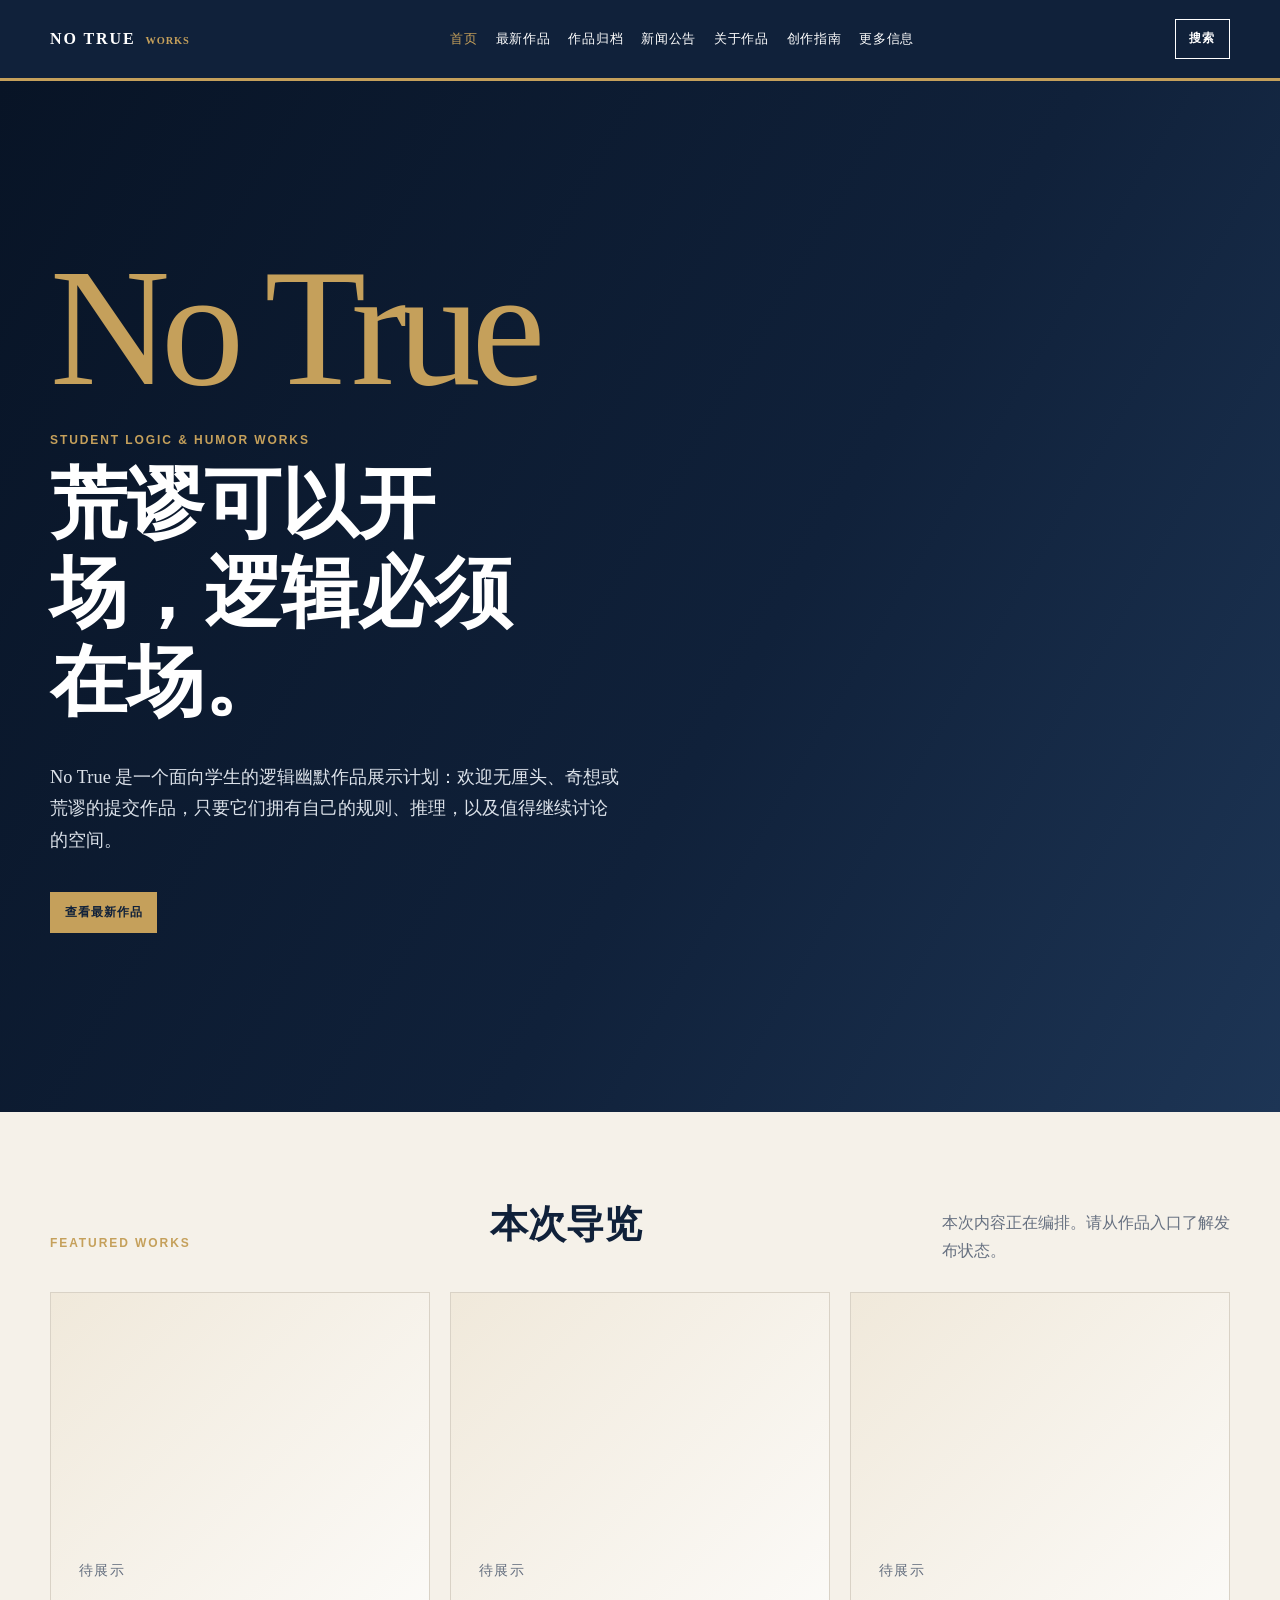
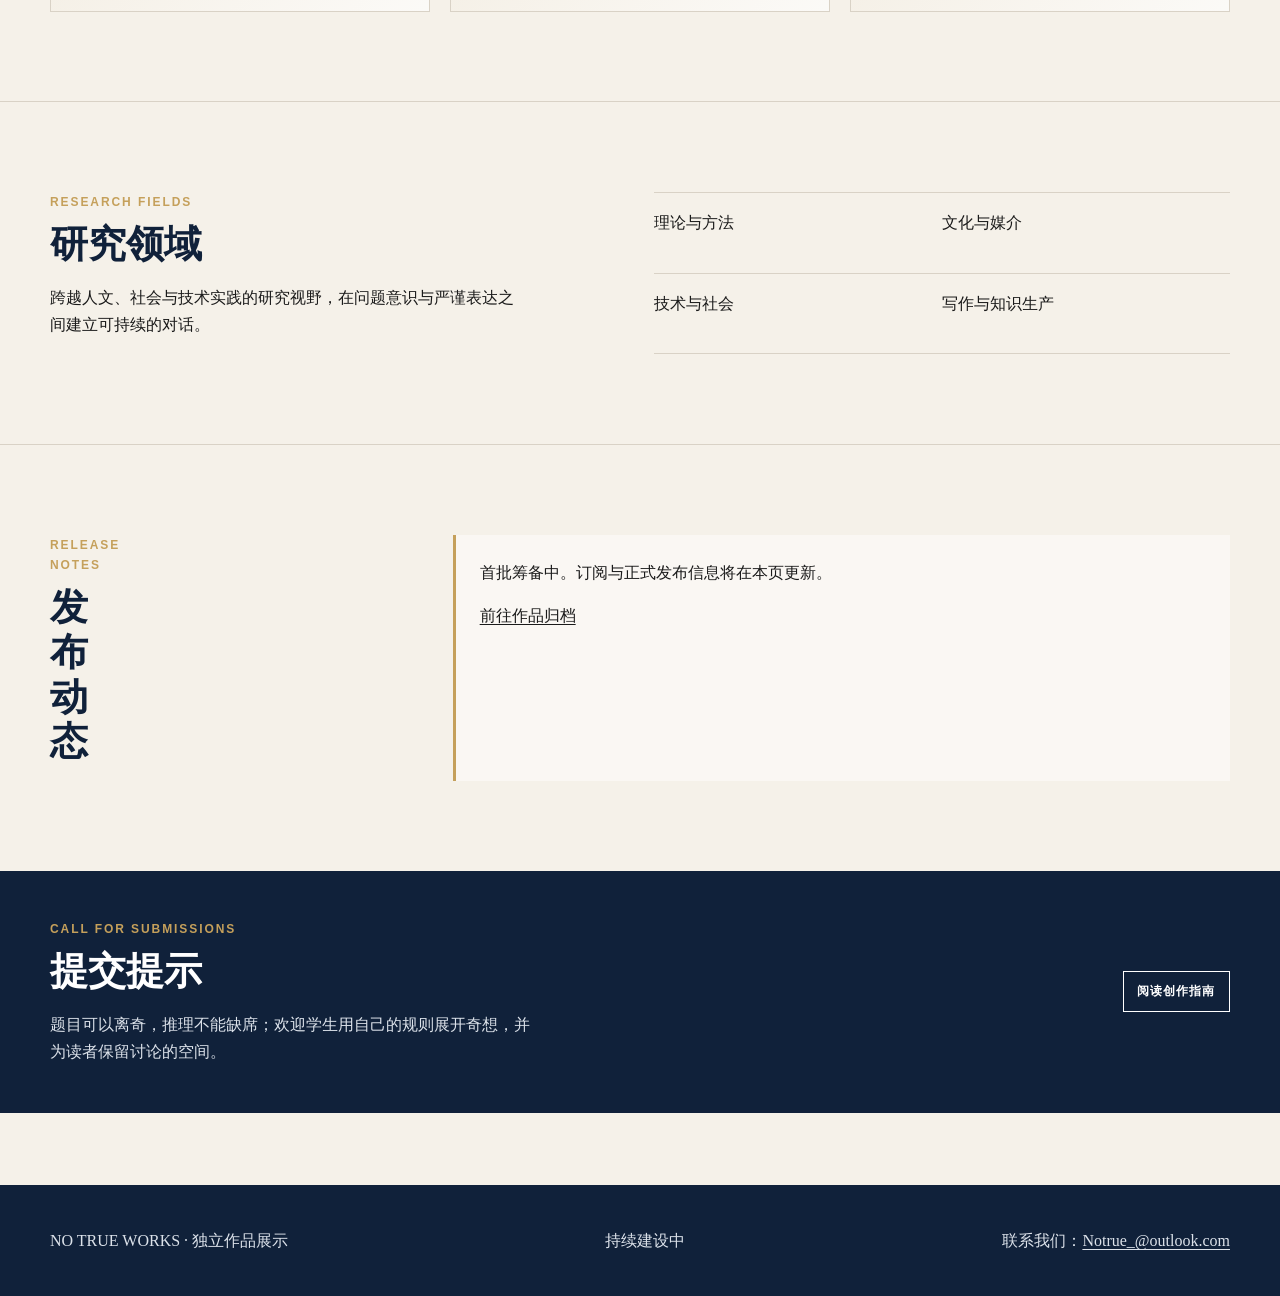
==== commit 45885c14: "修复一些已知问题" ====
--- a/index.html
+++ b/index.html
@@ -17,7 +17,7 @@
         <a href="archive.html">作品归档</a>
         <a href="news.html">新闻公告</a>
         <a href="about.html">关于作品</a>
-        <a href="authors.html">创作者指南</a>
+        <a href="authors.html">创作指南</a>
         <a href="more-info.html">更多信息</a>
       </nav>
       <div class="header-actions">
@@ -95,7 +95,7 @@
           <h2 id="submission-title">提交提示</h2>
           <p>题目可以离奇，推理不能缺席；欢迎学生用自己的规则展开奇想，并为读者保留讨论的空间。</p>
         </div>
-        <a class="button" href="authors.html">阅读创作者指南</a>
+        <a class="button" href="authors.html">阅读创作指南</a>
       </div>
     </section>
   </main>
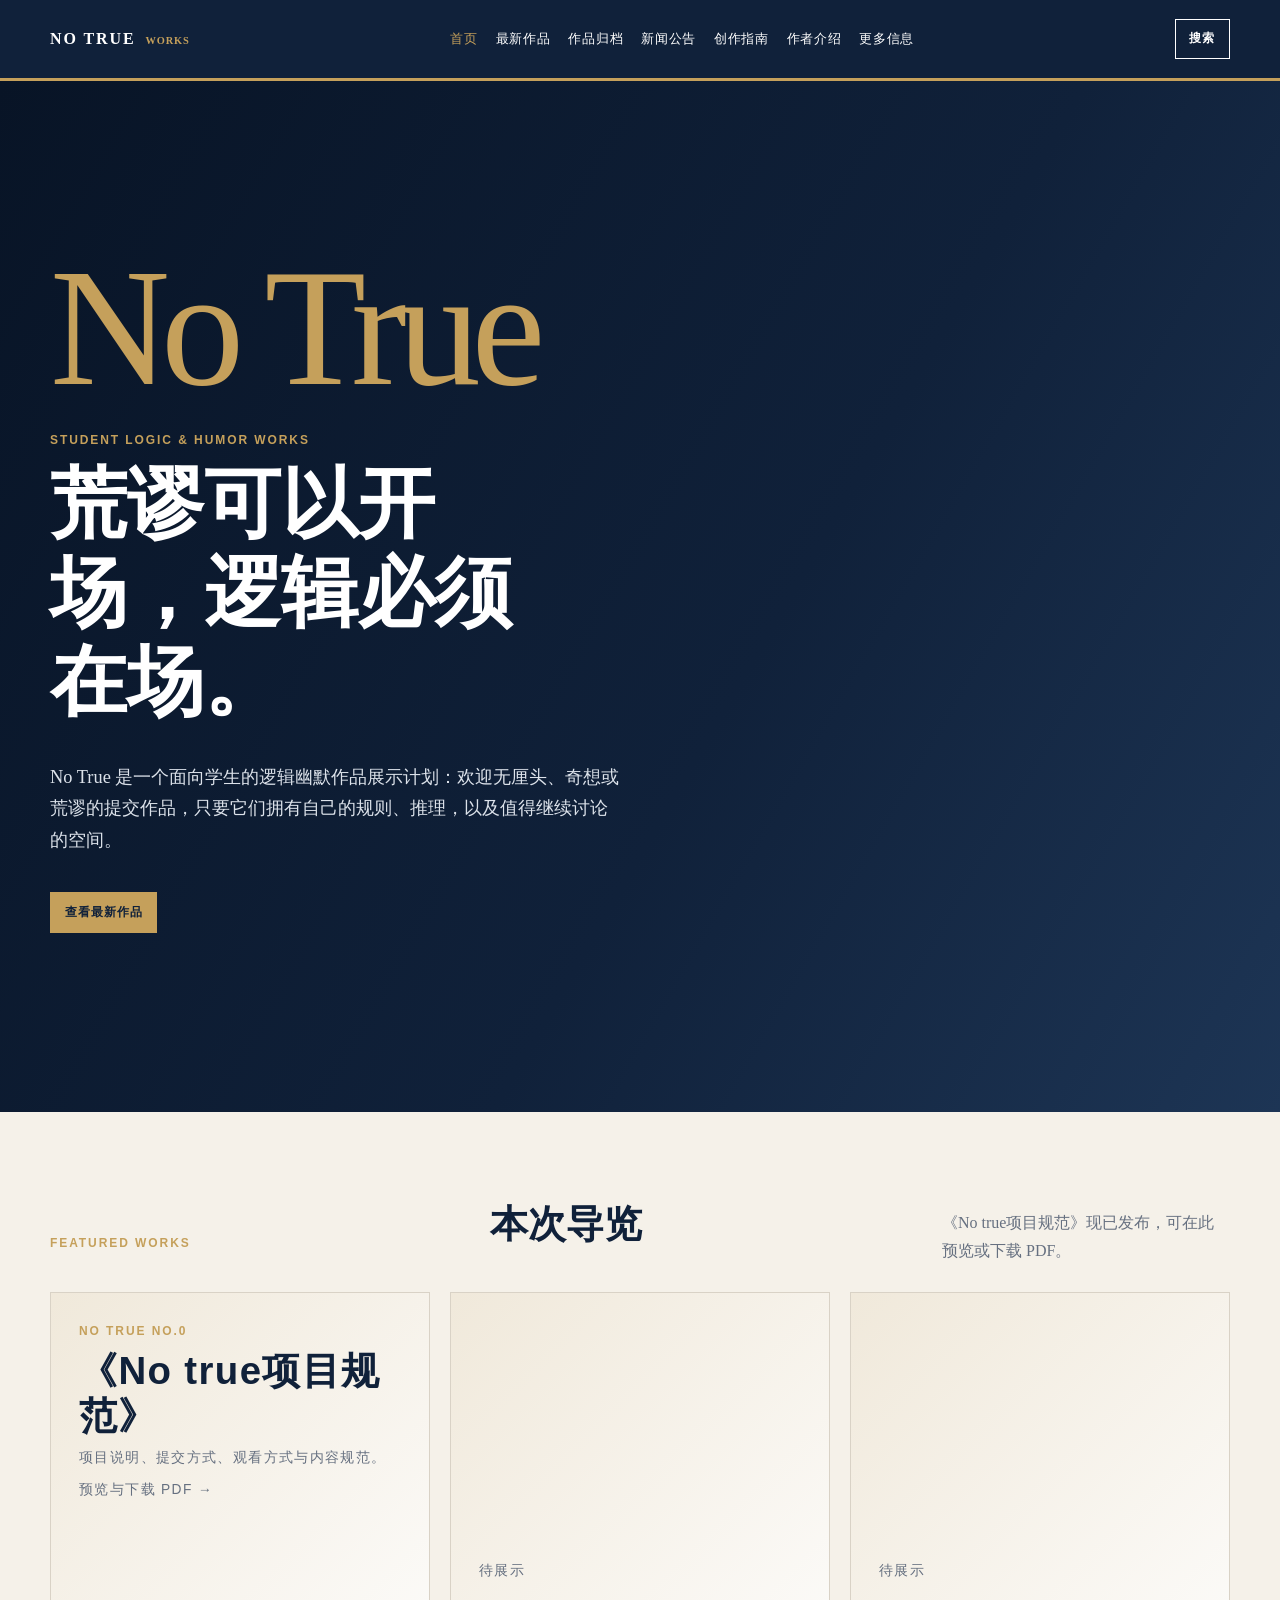
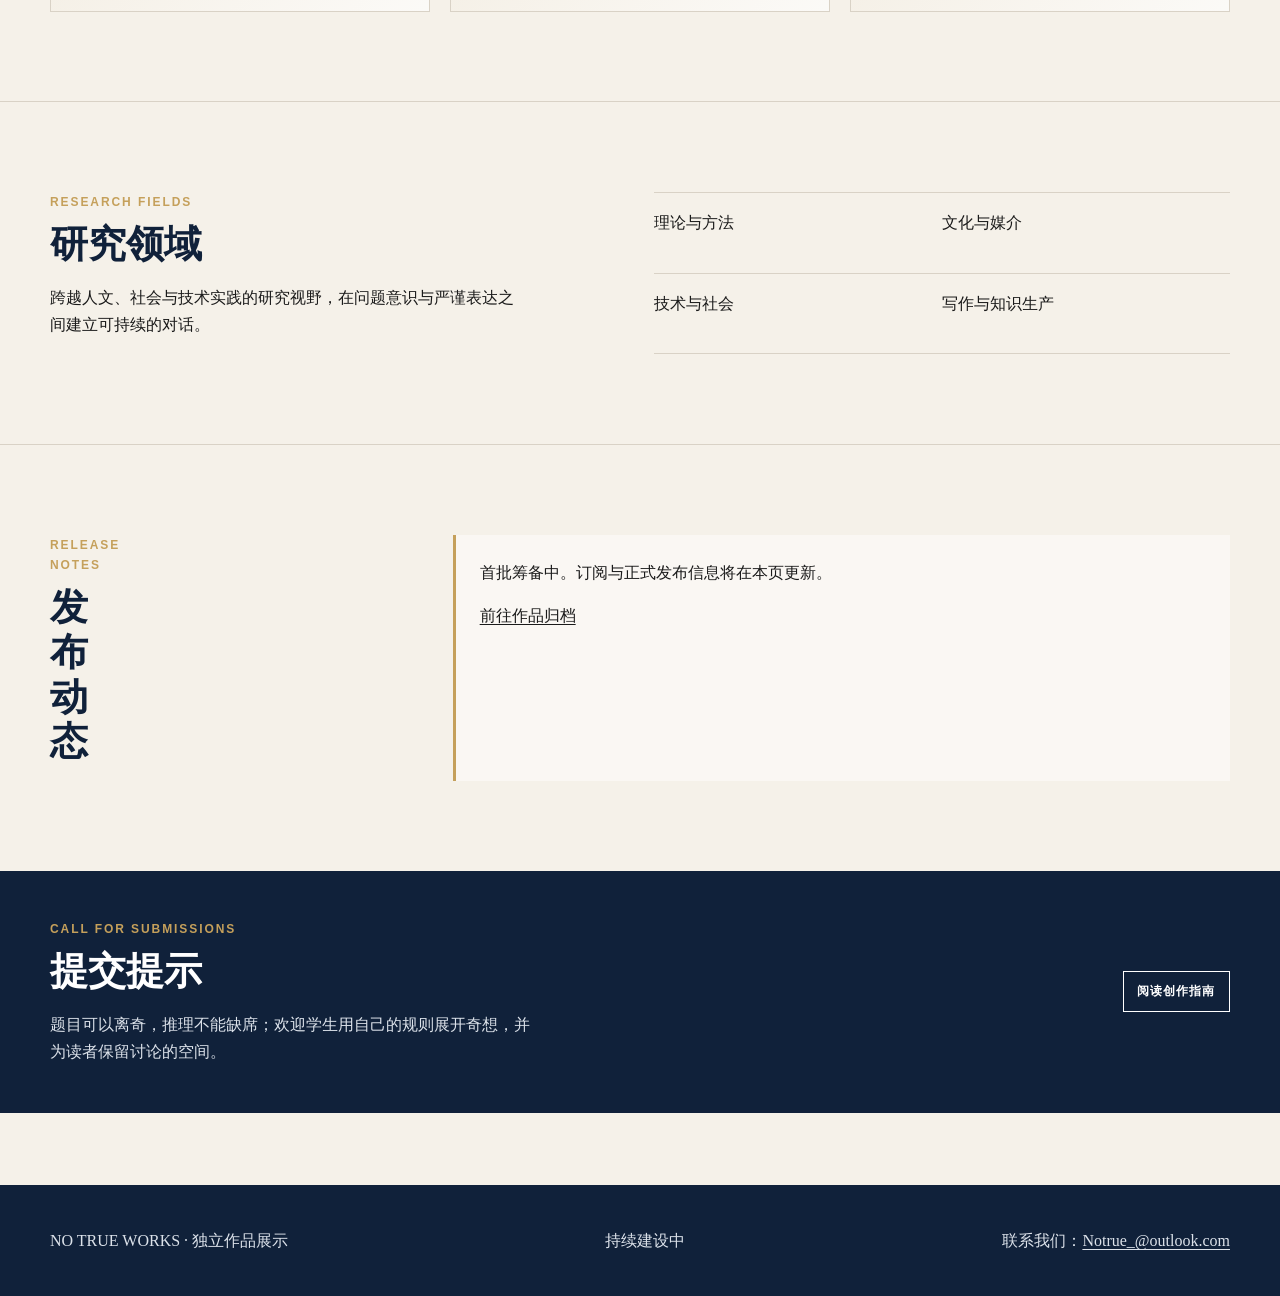
==== commit dea83a43: "修复一些已知问题" ====
--- a/index.html
+++ b/index.html
@@ -16,8 +16,8 @@
         <a href="current-issue.html">最新作品</a>
         <a href="archive.html">作品归档</a>
         <a href="news.html">新闻公告</a>
-        <a href="about.html">关于作品</a>
         <a href="authors.html">创作指南</a>
+        <a href="author-introductions.html">作者介绍</a>
         <a href="more-info.html">更多信息</a>
       </nav>
       <div class="header-actions">
@@ -52,10 +52,10 @@
       <div class="section-heading">
         <p class="eyebrow">Featured Works</p>
         <h2 id="issue-title">本次导览</h2>
-        <p>本次内容正在编排。请从作品入口了解发布状态。</p>
+        <p>《No true项目规范》现已发布，可在此预览或下载 PDF。</p>
       </div>
-      <div class="issue-preview-grid" aria-label="待展示的论文区域">
-        <div class="article-placeholder">待展示</div>
+      <div class="issue-preview-grid" aria-label="本次导览作品">
+        <article class="article-placeholder work-card"><p class="eyebrow">No true No.0</p><h2>《No true项目规范》</h2><p>项目说明、提交方式、观看方式与内容规范。</p><a class="text-link" href="work-notrue-project-spec.html">预览与下载 PDF →</a></article>
         <div class="article-placeholder">待展示</div>
         <div class="article-placeholder">待展示</div>
       </div>
--- a/assets/css/styles.css
+++ b/assets/css/styles.css
@@ -171,6 +171,17 @@
 .news-article h1 { max-width: 16ch; }
 .news-article__body { margin-top: 36px; padding-top: 24px; border-top: 3px solid var(--gold); font-size: 1.12rem; }
 
+.work-page { padding-block: 72px; }
+.work-document { max-width: 1040px; }
+.work-document h1 { max-width: 18ch; }
+.work-actions { display: flex; flex-wrap: wrap; align-items: center; gap: 12px; margin: 28px 0; }
+.work-actions .button { text-decoration: none; }
+.pdf-viewer { min-height: min(76vh, 940px); border: 1px solid var(--rule); background: #fff; }
+.pdf-viewer object { display: block; width: 100%; height: min(76vh, 940px); }
+.pdf-viewer p { padding: 28px; }
+.work-card { align-content: start; gap: 8px; }
+.work-card h2, .work-card p { margin: 0; }
+
 .content-grid { display: grid; grid-template-columns: repeat(12, minmax(0, 1fr)); gap: 28px; }
 .content-grid > * { min-width: 0; }
 .content-grid > .card { grid-column: span 3; }
@@ -234,6 +245,8 @@
   .section-heading, .submission-call__inner { align-items: flex-start; flex-direction: column; }
   .issue-preview-grid, .field-list { grid-template-columns: 1fr; }
   .field-intro, .field-list, .release-note { grid-column: 1; }
+  .work-page { padding-block: 48px; }
+  .pdf-viewer, .pdf-viewer object { min-height: 70vh; height: 70vh; }
 }
 
 @media (min-width: 769px) and (max-width: 1080px) {
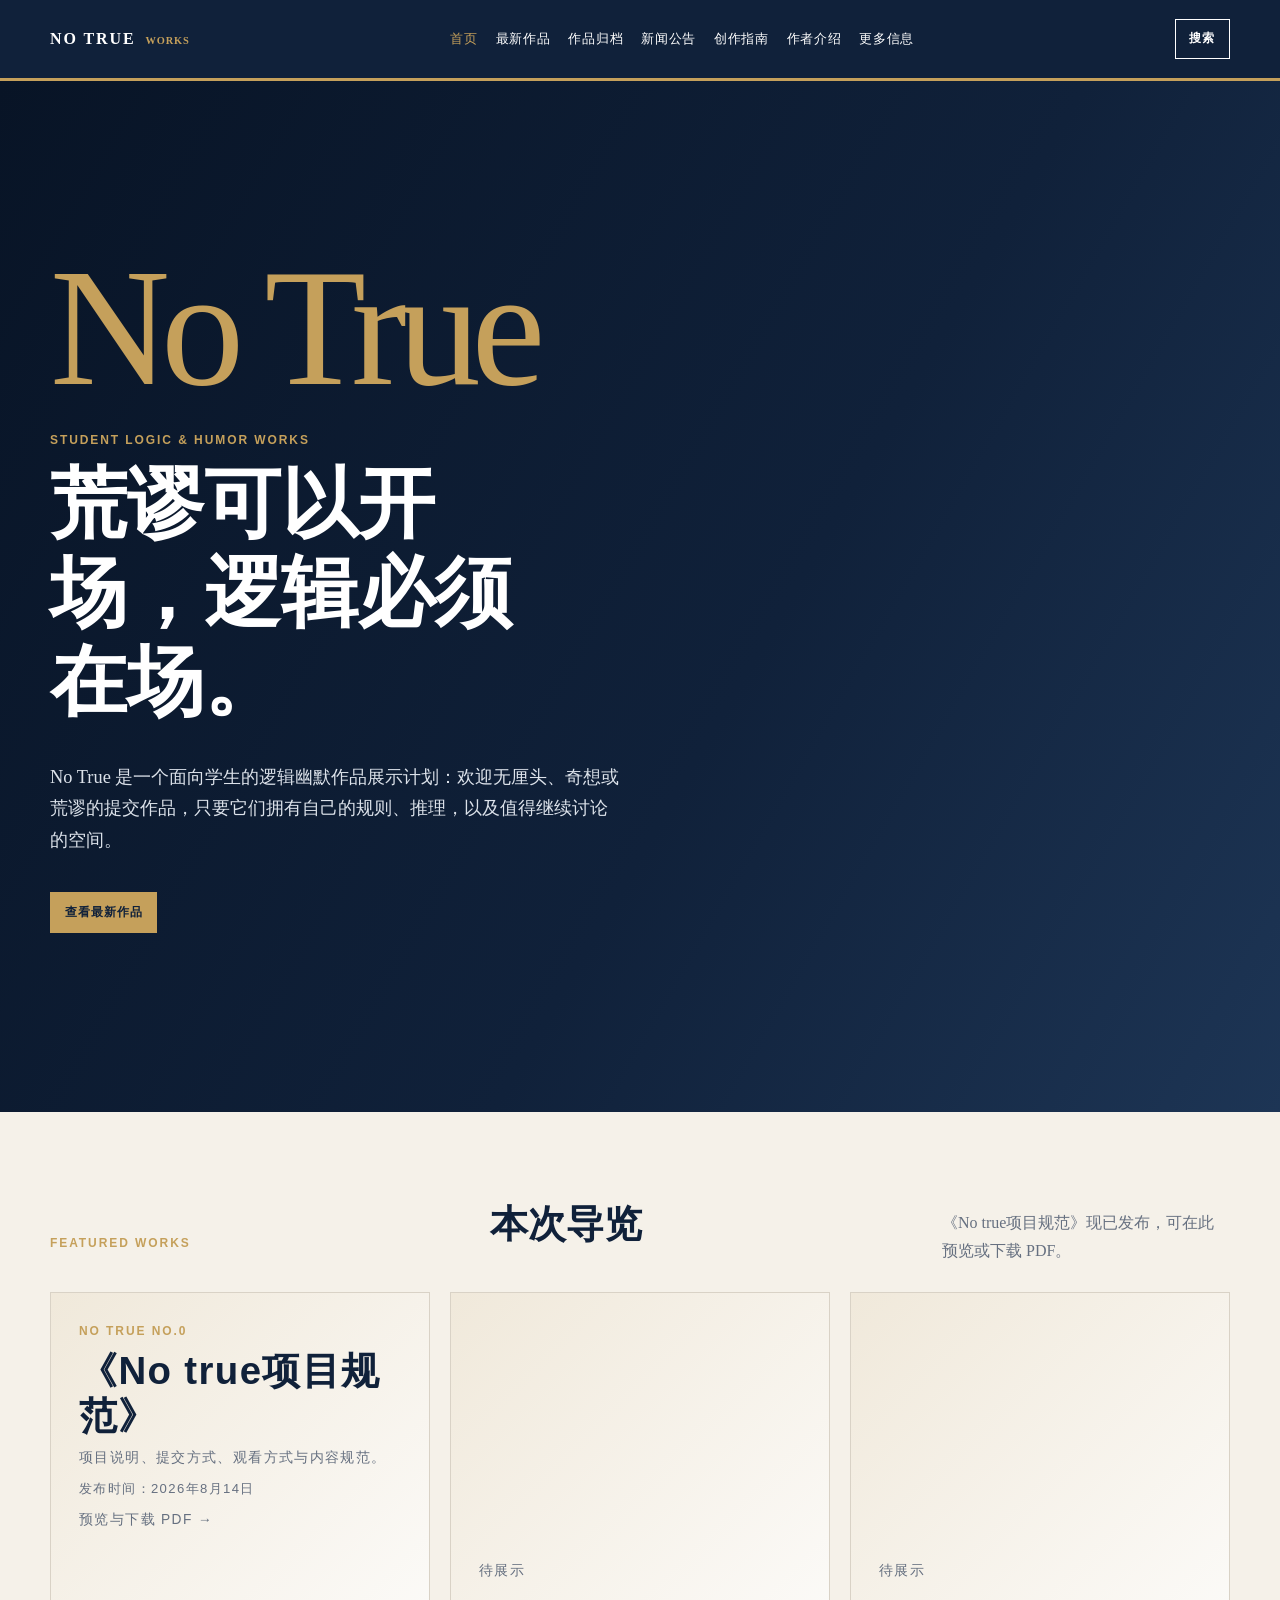
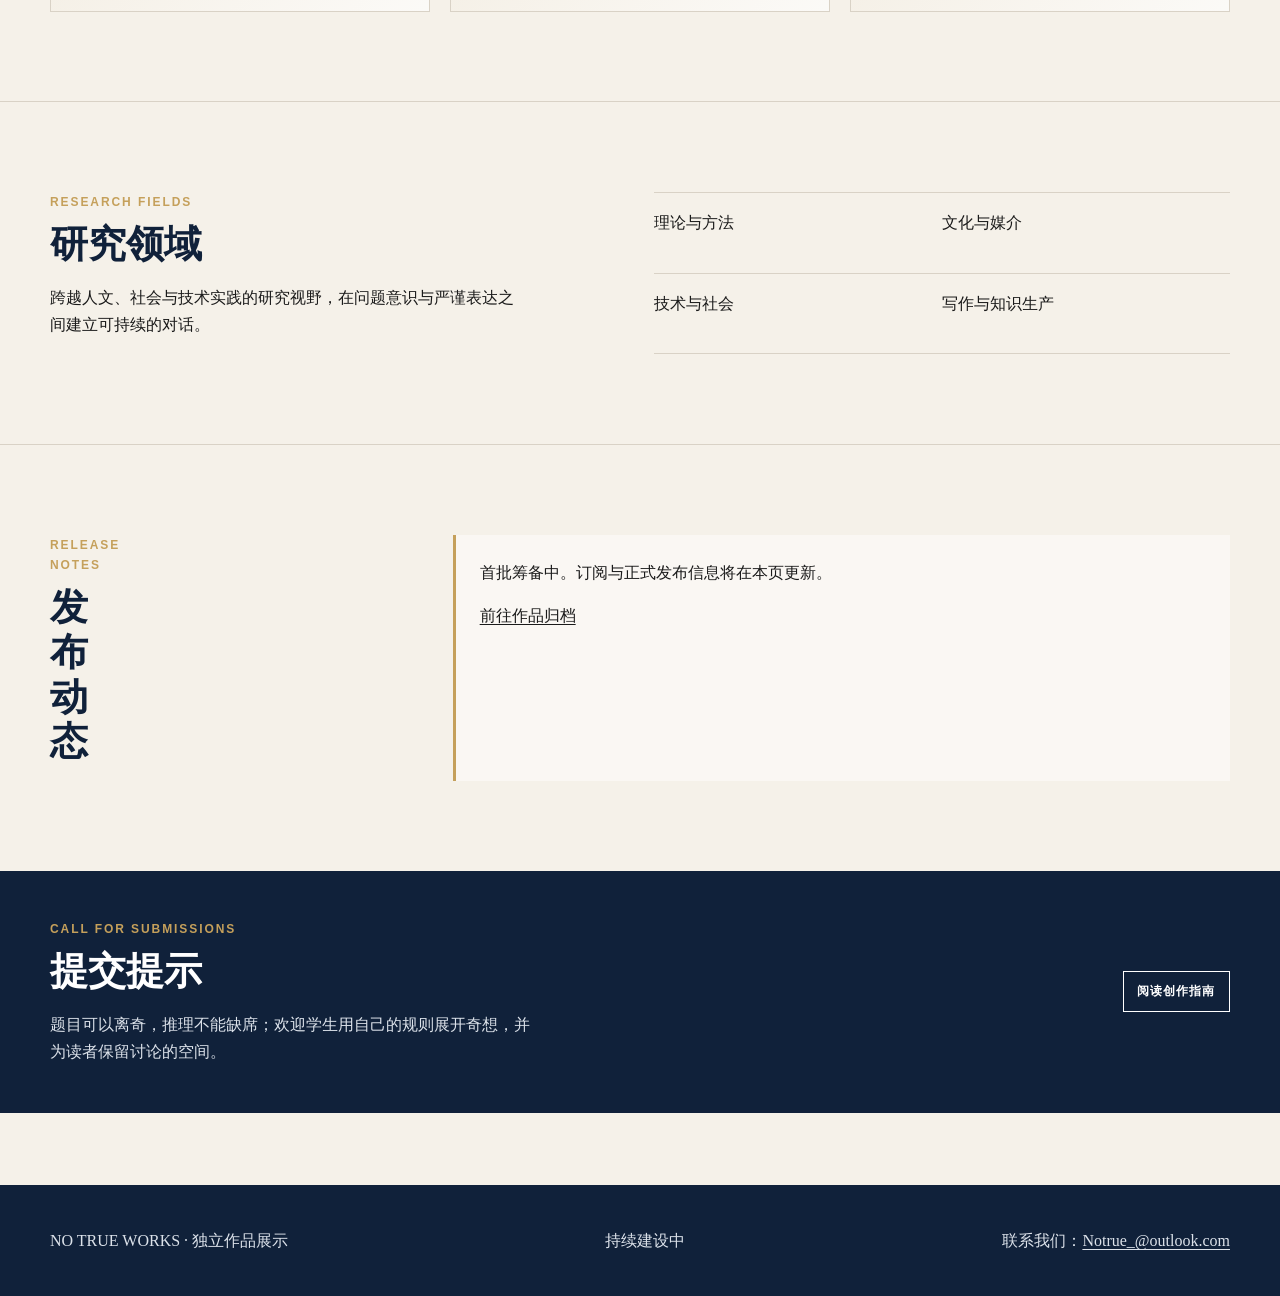
==== commit 247b9bd3: "修复一些已知问题" ====
--- a/index.html
+++ b/index.html
@@ -55,7 +55,7 @@
         <p>《No true项目规范》现已发布，可在此预览或下载 PDF。</p>
       </div>
       <div class="issue-preview-grid" aria-label="本次导览作品">
-        <article class="article-placeholder work-card"><p class="eyebrow">No true No.0</p><h2>《No true项目规范》</h2><p>项目说明、提交方式、观看方式与内容规范。</p><a class="text-link" href="work-notrue-project-spec.html">预览与下载 PDF →</a></article>
+        <article class="article-placeholder work-card"><p class="eyebrow">No true No.0</p><h2>《No true项目规范》</h2><p>项目说明、提交方式、观看方式与内容规范。</p><p class="issue-meta">发布时间：2026年8月14日</p><a class="text-link" href="work-notrue-project-spec.html">预览与下载 PDF →</a></article>
         <div class="article-placeholder">待展示</div>
         <div class="article-placeholder">待展示</div>
       </div>
--- a/assets/css/styles.css
+++ b/assets/css/styles.css
@@ -141,6 +141,8 @@
 .section-heading { display: flex; align-items: end; justify-content: space-between; gap: 24px; margin-bottom: 28px; }
 .section-heading > :last-child { max-width: 36ch; margin: 0; color: var(--muted); }
 .issue-preview-grid { display: grid; grid-template-columns: repeat(3, minmax(0, 1fr)); gap: 20px; }
+.work-list { grid-template-columns: 1fr; }
+.content-grid.author-list > .card { grid-column: 1 / -1; }
 .issue-preview-grid .article-placeholder { display: grid; place-items: end start; min-height: 320px; color: var(--muted); font-family: Arial, "Microsoft YaHei", sans-serif; font-size: 0.86rem; letter-spacing: 0.1em; }
 .field-intro { grid-column: span 5; }
 .field-list { grid-column: 7 / span 6; display: grid; grid-template-columns: repeat(2, minmax(0, 1fr)); gap: 0; padding: 0; margin: 0; list-style: none; border-top: 1px solid var(--rule); }
